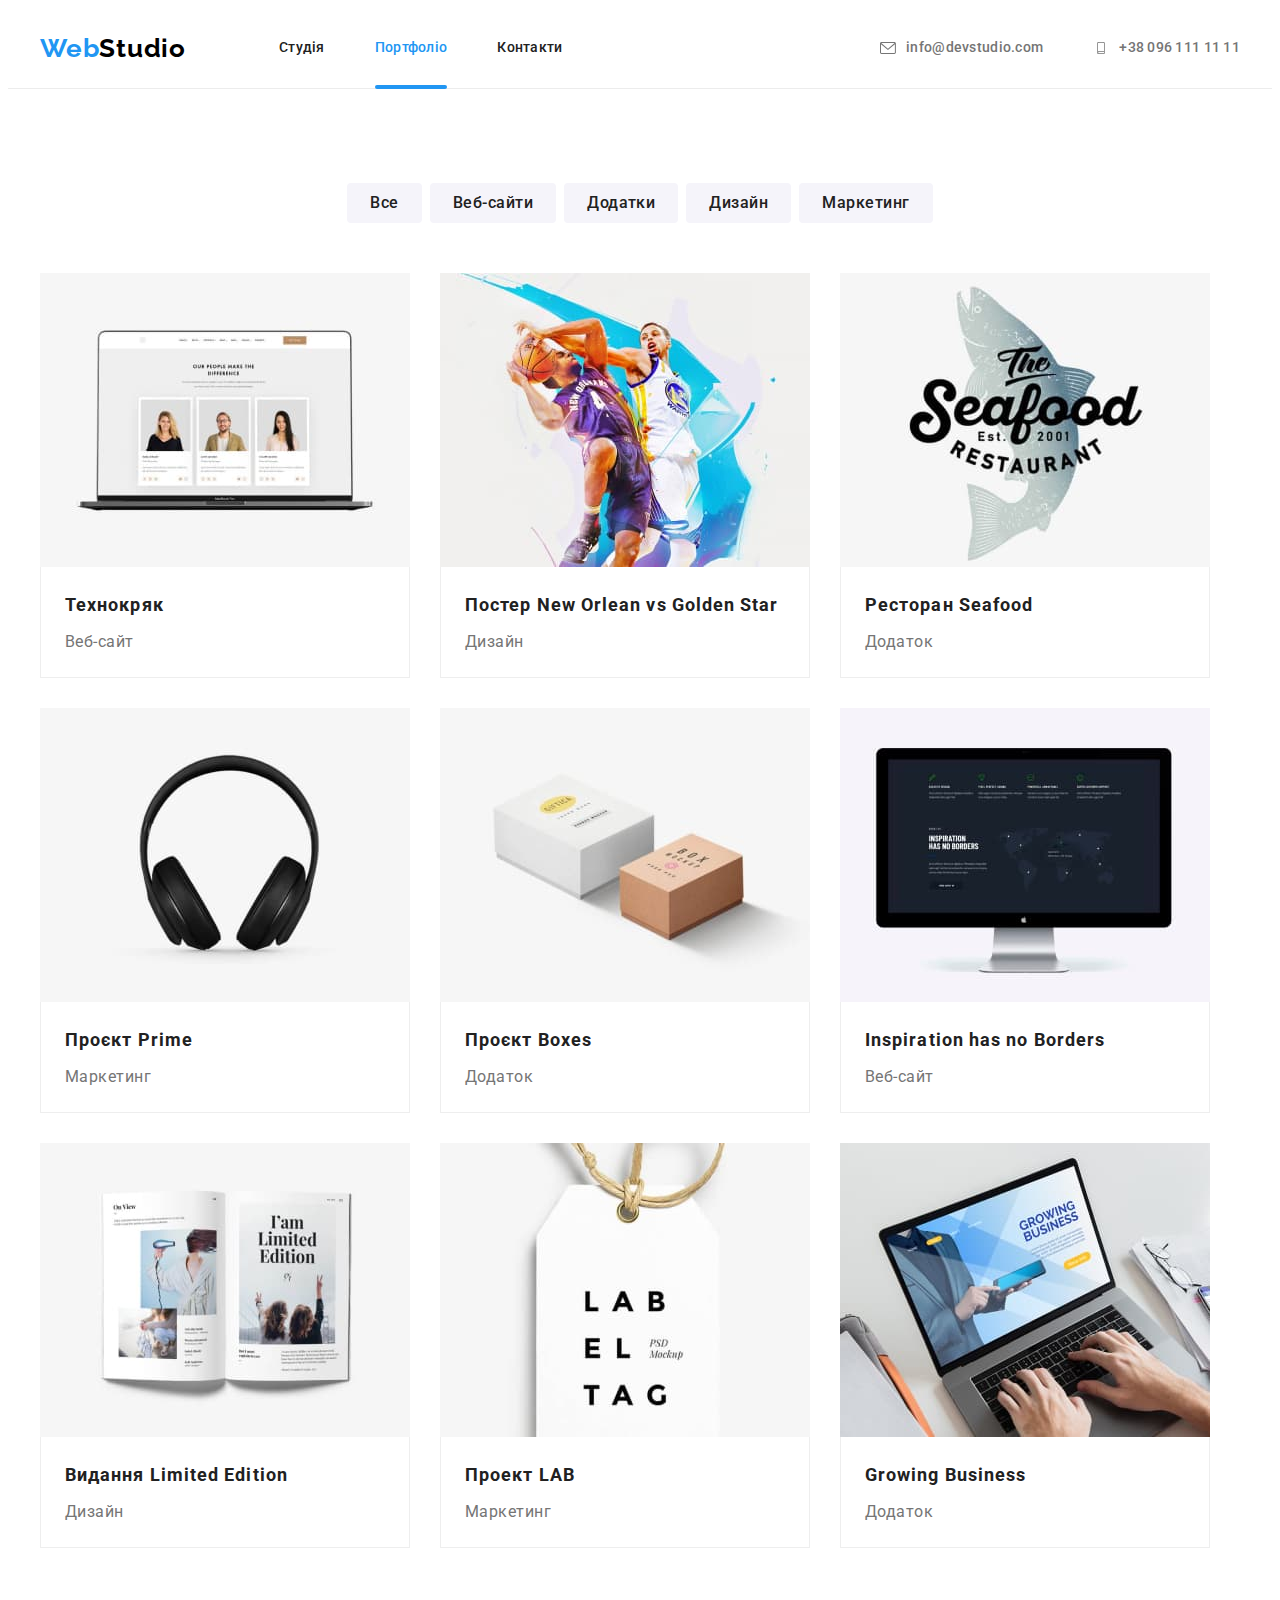
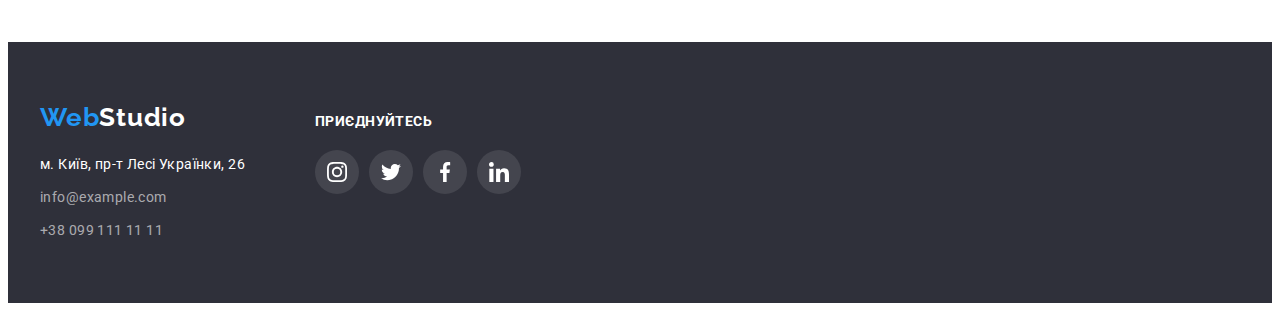
==== portfolio.html @ c932a4da "Перетягую файли з попереднього завдання" ====
<!DOCTYPE html>
<html lang="uk">
  <head>
    <meta charset="UTF-8" />
    <meta name="viewport" content="width=device-width, initial-scale=1.0" />
    <title>Document</title>
    <link rel="preconnect" href="https://fonts.googleapis.com" />
    <link rel="preconnect" href="https://fonts.gstatic.com" crossorigin />
    <link
      href="https://fonts.googleapis.com/css2?family=Raleway:wght@700&family=Roboto:wght@400;500;700;900&display=swap"
      rel="stylesheet"
    />
    <link
      rel="stylesheet"
      href="https://cdnjs.cloudflare.com/ajax/libs/modern-normalize/1.1.0/modern-normalize.min.css"
      integrity="sha512-wpPYUAdjBVSE4KJnH1VR1HeZfpl1ub8YT/NKx4PuQ5NmX2tKuGu6U/JRp5y+Y8XG2tV+wKQpNHVUX03MfMFn9Q=="
      crossorigin="anonymous"
      referrerpolicy="no-referrer"
    />
    <link rel="stylesheet" href="./css/styles.css" />
  </head>

  <body>
    <header class="header-page section">
      <div class="container">
        <nav class="header-nav main-nav">
          <a href="./index.html" class="header-logo link" lang="en"
            ><span class="accent-logo">Web</span>Studio</a
          >
          <ul class="header-list list">
            <li class="header-item">
              <a href="./index.html" class="header-link link">Студія</a>
            </li>
            <li class="header-item">
              <a href="./portfolio.html" class="header-link link active">Портфоліо</a>
            </li>
            <li class="header-item">
              <a href="" class="header-link link">Контакти</a>
            </li>
          </ul>
        </nav>

        <ul class="auth-nav list">
          <li class="auth-nav-item">
            <a href="mailto:info@devstudio.com" class="auth-nav-link link">
              <svg class="button-icon" width="16px" height="12px">
                <use href="./img/icon-contacts.svg#icon-envelope"></use>
              </svg>
              info@devstudio.com</a
            >
          </li>
          <li class="auth-nav-item header-tel">
            <a href="tel:+380961111111" class="auth-nav-link link">
              <svg class="button-icon" width="16px" height="12px">
                <use href="./img/icon-contacts.svg#icon-smartphone"></use>
              </svg>
              +38 096 111 11 11</a
            >
          </li>
        </ul>
      </div>
    </header>

    <main>
      <section class="portfolio-page section section-body">
        <div class="container">
          <h1 class="visually-hidden">Сторінка Портфоліо</h1>

          <!--FILTER-BUTTON-->
          <ul class="portfolio-btn-list list">
            <li class="portfolio-btn-item">
              <button type="button" class="portfolio-btn btn">Все</button>
            </li>
            <li class="portfolio-btn-item">
              <button type="button" class="portfolio-btn btn">Веб-сайти</button>
            </li>
            <li class="portfolio-btn-item">
              <button type="button" class="portfolio-btn btn">Додатки</button>
            </li>
            <li class="portfolio-btn-item">
              <button type="button" class="portfolio-btn btn">Дизайн</button>
            </li>
            <li class="portfolio-btn-item">
              <button type="button" class="portfolio-btn btn">Маркетинг</button>
            </li>
          </ul>

          <!--Pictures-->
          <ul class="portfolio-list list">
            <li class="portfolio-list-item">
              <a href="" class="portfolio-list-link link">
                <div class="portfolio-top-wrap">
                  <img
                    src="./img/portfolio-1.jpg"
                    alt="Дисплей ноутбуку із зображенням сайту"
                    width="370"
                    height="294"
                  />
                  <p class="portfolio-top-text">
                    Ресурс пропонує комплексні пропозиції з різним рівнем функціоналу та сервісів.
                    Все це дозволить відвідувачу отримати вичерпні відомості про компанію чи
                    приватну особу.
                  </p>
                </div>
                <div class="portfolio-card-content">
                  <h2 class="portfolio-list-title">Технокряк</h2>
                  <p class="portfolio-list-text">Веб-сайт</p>
                </div>
              </a>
            </li>
            <li class="portfolio-list-item">
              <a href="" class="portfolio-list-link link">
                <div class="portfolio-top-wrap">
                  <img
                  src="./img/portfolio-2.jpg"
                  alt="Два гравці в баскетбол"
                  width="370"
                  height="294"
                />
                <p class="portfolio-top-text">
                  Ресурс пропонує комплексні пропозиції з різним рівнем функціоналу та сервісів. Все
                  це дозволить відвідувачу отримати вичерпні відомості про компанію чи приватну
                  особу.
                </p>
                </div>
                <div class="portfolio-card-content">
                  <h2 class="portfolio-list-title">
                    Постер <span lang="en">New Orlean vs Golden Star</span>
                  </h2>
                  <p class="portfolio-list-text">Дизайн</p>
                </div>
              </a>
            </li>
            <li class="portfolio-list-item">
              <a href="" class="portfolio-list-link link">
                <div class="portfolio-top-wrap">
                  <img
                  src="./img/portfolio-3.jpg"
                  alt="Емблема ресторану Seafood"
                  width="370"
                  hight="294"
                />
                <p class="portfolio-top-text">
                  Ресурс пропонує комплексні пропозиції з різним рівнем функціоналу та сервісів. Все
                  це дозволить відвідувачу отримати вичерпні відомості про компанію чи приватну
                  особу.
                </p>
                </div>
                <div class="portfolio-card-content">
                  <h2 class="portfolio-list-title">Ресторан <span lang="en">Seafood</span></h2>
                  <p class="portfolio-list-text">Додаток</p>
                </div>
              </a>
            </li>
            <li class="portfolio-list-item">
              <a href="" class="portfolio-list-link link">
                <div class="portfolio-top-wrap"><img src="./img/portfolio-4.jpg" alt="Навушники" width="370" height="294" />
                <p class="portfolio-top-text">
                  Ресурс пропонує комплексні пропозиції з різним рівнем функціоналу та сервісів. Все
                  це дозволить відвідувачу отримати вичерпні відомості про компанію чи приватну
                  особу.
                </p></div>
                <div class="portfolio-card-content">
                  <h2 class="portfolio-list-title">Проєкт <span lang="en">Prime</span></h2>
                  <p class="portfolio-list-text">Маркетинг</p>
                </div>
              </a>
            </li>
            <li class="portfolio-list-item">
              <a href="" class="portfolio-list-link link">
                <div class="portfolio-top-wrap">
                   <img src="./img/portfolio-5.jpg" alt="Дві коробки" width="370" height="294" />
                <p class="portfolio-top-text">
                  Ресурс пропонує комплексні пропозиції з різним рівнем функціоналу та сервісів. Все
                  це дозволить відвідувачу отримати вичерпні відомості про компанію чи приватну
                  особу.
                </p>
                </div>
                <div class="portfolio-card-content">
                  <h2 class="portfolio-list-title">Проєкт <span lang="en">Boxes</span></h2>
                  <p class="portfolio-list-text">Додаток</p>
                </div>
              </a>
            </li>
            <li class="portfolio-list-item">
              <a href="" class="portfolio-list-link link">
                <div class="portfolio-top-wrap">
                   <img
                  src="./img/portfolio-6.jpg"
                  alt="Монітор компєютера"
                  width="370"
                  height="294"
                />
                <p class="portfolio-top-text">
                  Ресурс пропонує комплексні пропозиції з різним рівнем функціоналу та сервісів. Все
                  це дозволить відвідувачу отримати вичерпні відомості про компанію чи приватну
                  особу.
                </p>
                </div>
                <div class="portfolio-card-content">
                  <h2 class="portfolio-list-title" lang="en">Inspiration has no Borders</h2>
                  <p class="portfolio-list-text">Веб-сайт</p>
                </div>
              </a>
            </li>
            <li class="portfolio-list-item">
              <div class="portfolio-top-wrap">
                <a href="" class="portfolio-list-link link">
                <img src="./img/portfolio-7.jpg" alt="Журнал" width="370" height="294" />
                <p class="portfolio-top-text">
                  Ресурс пропонує комплексні пропозиції з різним рівнем функціоналу та сервісів. Все
                  це дозволить відвідувачу отримати вичерпні відомості про компанію чи приватну
                  особу.
                </p>
              </div>
                <div class="portfolio-card-content">
                  <h2 class="portfolio-list-title">
                    Видання <span lang="en">Limited Edition</span>
                  </h2>
                  <p class="portfolio-list-text">Дизайн</p>
                </div>
              </a>
            </li>
            <li class="portfolio-list-item">
              <a href="" class="portfolio-list-link link">
                <div class="portfolio-top-wrap">
                  <img
                    src="./img/portfolio-8.jpg"
                    alt="Бірка з написом psd Mockup LAB"
                    width="370"
                    height="294"
                  />
                  <p class="portfolio-top-text">
                    Ресурс пропонує комплексні пропозиції з різним рівнем функціоналу та сервісів.
                    Все це дозволить відвідувачу отримати вичерпні відомості про компанію чи
                    приватну особу.
                  </p>
                </div>
                <div class="portfolio-card-content">
                  <h2 class="portfolio-list-title">Проект <span lang="en">LAB</span></h2>
                  <p class="portfolio-list-text">Маркетинг</p>
                </div>
              </a>
            </li>
            <li class="portfolio-list-item">
              <a href="" class="portfolio-list-link link">
                <div class="portfolio-top-wrap">
                  <img
                    src="./img/portfolio-9.jpg"
                    alt="Руки людини, що працює за ноутбуком"
                    width="370"
                  />
                  <p class="portfolio-top-text">
                    Ресурс пропонує комплексні пропозиції з різним рівнем функціоналу та сервісів.
                    Все це дозволить відвідувачу отримати вичерпні відомості про компанію чи
                    приватну особу.
                  </p>
                </div>
                <div class="portfolio-card-content">
                  <h2 class="portfolio-list-title" lang="en">Growing Business</h2>
                  <p class="portfolio-list-text">Додаток</p>
                </div>
              </a>
            </li>
          </ul>
        </div>
      </section>
    </main>

    <footer class="footer section">
      <div class="container">
        <div class="footer-contacts">
          <a href="./index.html" class="footer-logo link" lang="en"
            ><span class="accent-logo">Web</span>Studio</a
          >
          <address>
            <p class="address-text">м. Київ, пр-т Лесі Українки, 26</p>
            <ul class="address-list list">
              <li class="footer-item">
                <a href="mailto:info@example.com" class="address-mail-link link"
                  >info@example.com</a
                >
              </li>
              <li>
                <a href="tel:+380991111111" class="address-tel-link link">+38 099 111 11 11</a>
              </li>
            </ul>
          </address>
        </div>
        <div class="footer-soc">
          <b class="footer-soc-agitation">приєднуйтесь</b>
          <ul class="footer-soc-list list">
            <li class="footer-soc-item">
              <a href="" class="footer-soc-link link">
                <svg class="footer-soc-icon" width="20" height="20">
                  <use href="./img/icon-footer-soc.svg#icon-instagram"></use>
                </svg>
              </a>
            </li>
            <li>
              <a href="" class="footer-soc-link link">
                <svg class="footer-soc-icon" width="20" height="20">
                  <use href="./img/icon-footer-soc.svg#icon-twitter"></use>
                </svg>
              </a>
            </li>
            <li>
              <a href="" class="footer-soc-link link">
                <svg class="footer-soc-icon" width="20" height="20">
                  <use href="./img/icon-footer-soc.svg#icon-facebook"></use>
                </svg>
              </a>
            </li>
            <li>
              <a href="" class="footer-soc-link link">
                <svg class="footer-soc-icon" width="20" height="20">
                  <use href="./img/icon-footer-soc.svg#icon-linkedin"></use>
                </svg>
              </a>
            </li>
          </ul>
        </div>
      </div>
    </footer>
  </body>
</html>
---- css/styles.css ----
/*Фон
фон шапки   #FFFFFF;
Hero   #2F303A;
button   #2196F3;
фон Наша команда    #F5F4FA;
футер   #2F303A;
*/

/*Текст
логотип   #2196F3;
логотип   #000000
Hero h1 + button + footer p   #FFFFFF;
nav+ h2 + h3   #212121;
tel + p   #757575;
footer mail + tel   rgba(255, 255, 255, 0.6);
*/

:root {
  --primary-text-color: #757575;
  --primary-white-color: #ffffff;
  --accent-color: #2196f3;
  --hero-footer-color: #2f303a;
  --title-color: #212121;
  --adv-workarea-color: #f5f5f5;
  --typical-letter-spacing: 0.03em;
  --main-gap: 30px;
}

p,
h1,
h2,
h3,
h4,
h5,
h6 {
  margin: 0;
}
ul {
  margin: 0;
  padding-left: 0;
}
address {
  font-style: normal;
}
img {
  display: block;
  min-width: 100%;
  height: auto;
}
body {
  color: var(--primary-text-color);
  font-family: 'Roboto', sans-serif;
}
.list {
  list-style: none;
}
.link {
  text-decoration: none;
  display: block;
}
.soc-link {
  text-decoration: none;
  display: block;
}
.link:hover,
.link:focus {
  color: var(--accent-color);
  fill: var(--accent-color);
}
.btn {
  cursor: pointer;
  display: block;
}
.btn:hover,
.btn:focus {
  background-color: #188ce8;
  color: #ffffff;
}
.container {
  width: 1200px;
  padding-left: 15px;
  padding-right: 15px;
  margin-left: auto;
  margin-right: auto;
  /*outline: 2px solid red;*/
}
.section {
  margin-right: auto;
  margin-left: auto;
}
.section-body {
  padding-top: 94px;
  padding-bottom: 94px;
}

/*-----------HEADER------------*/

.header-page {
  border-bottom: 1px solid #ececec;
}
.header-page .container {
  display: flex;
  align-items: center;
}
.header-nav,
.header-list,
.auth-nav {
  display: flex;
  align-items: center;
}
.header-list {
  column-gap: 50px;
}
.header-logo {
  font-family: 'Raleway', sans-serif;
  font-weight: 700;
  font-size: 26px;
  line-height: 1.19;
  letter-spacing: var(--typical-letter-spacing);
  margin-right: 93px;
  color: #000000;
  transition: color 250ms cubic-bezier(0.4, 0, 0.2, 1);
}
.accent-logo {
  color: var(--accent-color);
}
.header-link,
.auth-nav-link {
  font-weight: 500;
  font-size: 14px;
  line-height: 1.14;
  letter-spacing: 0.02em;
  padding-top: 32px;
  padding-bottom: 32px;
}
.header-link {
  color: var(--title-color);
  transition: color 250ms cubic-bezier(0.4, 0, 0.2, 1);
}

.auth-nav {
  margin-left: auto;
  gap: 50px;
}
.auth-nav-link {
  display: flex;
  align-items: center;
  gap: 10px;
  color: var(--primary-text-color);
  fill: var(--primary-text-color);
  transition: fill 250ms cubic-bezier(0.4, 0, 0.2, 1), color 250ms cubic-bezier(0.4, 0, 0.2, 1);
}
.header-item .active {
  color: var(--accent-color);
}
.header-item {
  position: relative;
}
.active::after {
  content: '';
  position: absolute;
  display: block;
  width: 100%;
  height: 4px;
  bottom: -1px;
  left: 0;
  background-color: var(--accent-color);
  border: none;
  border-radius: 2px;
}

/*-----------HERO------------*/

.hero {
  padding-top: 200px;
  padding-bottom: 200px;
  width: 1600px;
  background-color: #c4c4c4;
  background-image: linear-gradient(rgba(47, 48, 58, 0.4), rgba(47, 48, 58, 0.4)),
    url(../img/hero-bg.jpg);
  background-repeat: no-repeat;
}
.hero-main-title {
  color: #ffffff;
  font-weight: 900;
  font-size: 44px;
  line-height: 1.36;
  letter-spacing: 0.06em;
  text-transform: uppercase;
  text-align: center;
  max-width: 696px;
  margin-right: auto;
  margin-left: auto;
  margin-bottom: 30px;
}
.hero-btn {
  min-width: 216px;
  padding: 10px 32px;
  border: 1px solid transparent;
  border-radius: 4px;
  margin: 0 auto;
  font-weight: 700;
  font-size: 16px;
  line-height: 1.88;
  letter-spacing: 0.06em;
  background-color: var(--accent-color);
  color: #ffffff;
  transition: background-color 250ms cubic-bezier(0.4, 0, 0.2, 1),
    color 250ms cubic-bezier(0.4, 0, 0.2, 1);
}

/*-----------ADVANTAGES------------*/

.advantages {
  padding-bottom: 0;
}
.visually-hidden {
  position: absolute;
  white-space: nowrap;
  width: 1px;
  height: 1px;
  overflow: hidden;
  border: 0;
  padding: 0;
  clip: rect(0 0 0 0);
  clip-path: inset(50%);
  margin: -1px;
}
.advantages-list {
  display: flex;
  gap: var(--main-gap);
}
.advantages-item {
  width: calc((100%-90) / 4);
}
.thumb {
  display: flex;
  justify-content: center;
  align-items: center;
  height: 120px;
  margin-bottom: 30px;
  background-color: #f5f4fa;
}
.advantages-title,
.workarea-title-section,
.team-title-section {
  color: var(--title-color);
  font-weight: 700;
  letter-spacing: var(--typical-letter-spacing);
}
.advantages-title {
  font-size: 14px;
  line-height: 1.14;
  text-transform: uppercase;
  margin-bottom: 10px;
}
.advantages-text {
  font-size: 14px;
  line-height: 1.71;
  letter-spacing: var(--typical-letter-spacing);
}

/*-----------WORKAREA------------*/

.workarea-title-section {
  font-size: 36px;
  line-height: 1.17;
  text-align: center;
  margin-bottom: 50px;
}
.workarea-list {
  display: flex;
  gap: var(--main-gap);
}
.workarea-item {
  position: relative;
  flex-basis: calc((100%-60) / 3);
}
.workarea-text {
  position: absolute;
  bottom: 0;
  left: 0;

  display: block;
  padding-top: 27px;
  padding-bottom: 27px;
  width: 100%;

  background-color: rgba(47, 48, 58, 0.8);
  color: var(--primary-white-color);
  font-weight: 700;
  font-size: 14px;
  line-height: 1.14;
  text-align: center;
  letter-spacing: var(--typical-letter-spacing);
  text-transform: uppercase;
}

/*-----------TEAM------------*/
.team {
  background-color: #f5f4fa;
}

.team-title-section {
  font-size: 36px;
  line-height: 1.17;
  text-align: center;
  margin-bottom: 50px;
}
.team-list {
  display: flex;
  gap: var(--main-gap);
}
.team-item {
  width: calc((100%-90) / 4);
  box-shadow: 0px 1px 3px rgba(0, 0, 0, 0.12), 0px 1px 1px rgba(0, 0, 0, 0.14),
    0px 2px 1px rgba(0, 0, 0, 0.2);
}
.team-img {
  background-color: #757575;
}
.team-content {
  padding-top: 30px;
  padding-bottom: 30px;
  padding-right: 10px;
  padding-left: 10px;
  background-color: #fff;
  border-radius: 0px 0px 4px 4px;
}
.team-title {
  color: var(--title-color);
  font-weight: 500;
  font-size: 16px;
  line-height: 1.19;
  text-align: center;
  letter-spacing: var(--typical-letter-spacing);
  margin-bottom: 10px;
}
.team-text {
  font-size: 16px;
  line-height: 1.19;
  text-align: center;
  letter-spacing: var(--typical-letter-spacing);
  margin-bottom: 16px;
}
.team-soc {
  display: flex;
  justify-content: center;
  gap: 10px;
}
.team-soc-link {
  display: flex;
  align-items: center;
  justify-content: center;
  width: 44px;
  height: 44px;
  border-radius: 50%;
  background-color: #ffffff;
  transition: background-color 250ms cubic-bezier(0.4, 0, 0.2, 1);
}
.team-soc-icon {
  fill: #afb1b8;
  transition: fill 250ms cubic-bezier(0.4, 0, 0.2, 1);
}
.team-soc-link:hover,
.team-soc-link:focus {
  background-color: var(--accent-color);
}
.team-soc-link:hover .team-soc-icon,
.team-soc-link:focus .team-soc-icon {
  fill: #ffffff;
}

/*-----------Clients------------*/
.clients-title {
  font-weight: 700;
  font-size: 36px;
  line-height: 1.17;
  text-align: center;
  letter-spacing: var(--typical-letter-spacing);
  color: var(--title-color);
  margin-bottom: 50px;
}
.clients-list {
  display: flex;
  gap: var(--main-gap);
}
.clients-item {
  width: calc((100%-150) / 6);
}
.clients-link {
  height: 92px;
  border: 1px solid #afb1b8;
  border-radius: 4px;
  display: flex;
  justify-content: center;
  align-items: center;
  background-color: transparent;
  fill: #afb1b8;
  transition: fill 250ms cubic-bezier(0.4, 0, 0.2, 1),
    border-color 250ms cubic-bezier(0.4, 0, 0.2, 1);
}
.clients-link:hover,
.clients-link:focus {
  border: 1px solid var(--accent-color);
  fill: var(--accent-color);
}

/*-----------Footer------------*/

.footer {
  color: var(--primary-white-color);
  background-color: var(--hero-footer-color);
  padding-top: 60px;
  padding-bottom: 60px;
}
.footer .container {
  display: flex;
  align-items: baseline;
}
.footer-contacts {
  margin-right: 70px;
}
.footer-logo {
  color: var(--primary-white-color);
  font-family: 'Raleway', sans-serif;
  font-weight: 700;
  font-size: 26px;
  line-height: 1.19;
  letter-spacing: var(--typical-letter-spacing);
  margin-bottom: 20px;
  transition: color 250ms cubic-bezier(0.4, 0, 0.2, 1);
}
.address-mail-link,
.address-tel-link {
  color: rgba(255, 255, 255, 0.6);
  transition: color 250ms cubic-bezier(0.4, 0, 0.2, 1);
}
.address-text {
  margin-bottom: 9px;
}
.address-text,
.address-mail-link,
.address-tel-link {
  font-family: 'Roboto', sans-serif;
  font-size: 14px;
  line-height: 1.71;
  letter-spacing: var(--typical-letter-spacing);
}
.footer-item {
  margin-bottom: 9px;
}
/*.footer-soc {
  margin-right: 93px;
}*/
.footer-soc-agitation {
  display: inline-block;
  margin-bottom: 20px;
  color: var(--primary-white-color);
  font-weight: 700;
  font-size: 14px;
  line-height: 1.14;
  letter-spacing: var(--typical-letter-spacing);
  text-transform: uppercase;
}
.footer-soc-list {
  display: flex;
  gap: 10px;
}
.footer-soc-link {
  display: flex;
  justify-content: center;
  align-items: center;
  width: 44px;
  height: 44px;
  border-radius: 50%;
  background-color: rgba(255, 255, 255, 0.1);
  transition: background-color 250ms cubic-bezier(0.4, 0, 0.2, 1);
}
.footer-soc-icon {
  fill: var(--primary-white-color);
  transition: fill 250ms cubic-bezier(0.4, 0, 0.2, 1);
}
.footer-soc-link:hover,
.footer-soc-link:focus {
  background-color: var(--accent-color);
}
.footer-soc-link:hover .footer-soc-icon,
.footer-soc-link:focus .footer-soc-icon {
  fill: var(--primary-white-color);
}

.footer-subscription {
  margin-left: auto;
}
.subscription-text {
  display: inline-block;
  margin-bottom: 20px;
  font-weight: 700;
  font-size: 14px;
  line-height: 1.14;
  letter-spacing: var(--typical-letter-spacing);
  text-transform: uppercase;
  color: var(--primary-white-color);
}
.subscription-form {
  display: flex;
}
.subscription-input {
  min-width: 358px;
  height: 50px;
  background-color: transparent;
  color: rgba(255, 255, 255, 0.6);
  border: 1px solid rgba(255, 255, 255, 0.3);
  filter: drop-shadow(0px 4px 4px rgba(0, 0, 0, 0.15));
  border-radius: 4px;
  padding: 15px 16px;
  margin-right: 12px;
  transition: outline-color 250ms cubic-bezier(0.4, 0, 0.2, 1);
}
.subscription-input:focus {
  outline-color: var(--accent-color);
}
.subscription-input::placeholder {
  font-size: 16px;
  line-height: 1.25;
  align-items: center;
  letter-spacing: var(--typical-letter-spacing);

  color: rgba(255, 255, 255, 0.6);
}
.subscription-btn {
  display: flex;
  align-items: center;
  min-width: 200px;
  height: 50px;
  padding: 10px 28px;
  background-color: var(--accent-color);
  box-shadow: 0px 4px 4px rgba(0, 0, 0, 0.15);
  border-radius: 4px;
  border: 1px solid transparent;
  color: var(--primary-white-color);
  transition: color 250ms cubic-bezier(0.4, 0, 0.2, 1),
    background-color 250ms cubic-bezier(0.4, 0, 0.2, 1);
}
.icon-send {
  margin-left: 10px;
  fill: var(--primary-white-color);
}

/*------------Modal--------------*/
.backdrop {
  position: fixed;
  top: 0;
  left: 0;
  width: 100%;
  height: 100%;
  background-color: rgba(0, 0, 0, 0.2);
  opacity: 1;
  transition: opacity 500ms cubic-bezier(0.4, 0, 0.2, 1),
    visibility 500ms cubic-bezier(0.4, 0, 0.2, 1);
}
.modal {
  position: absolute;
  width: 528px;
  min-height: 581px;
  top: 50%;
  left: 50%;
  transform: translate(-50%, -50%) scale(1);
  transition: transform 500ms cubic-bezier(0.4, 0, 0.2, 1);

  background: #ffffff;
  box-shadow: 0px 1px 3px rgba(0, 0, 0, 0.12), 0px 1px 1px rgba(0, 0, 0, 0.14),
    0px 2px 1px rgba(0, 0, 0, 0.2);
  border-radius: 4px;

  padding: 40px;
}
.modal-close {
  position: absolute;
  right: 8px;
  top: 8px;
  width: 30px;
  height: 30px;
  border: 1px solid rgba(0, 0, 0, 0.1);
  border-radius: 50%;
  background-color: transparent;

  cursor: pointer;
  display: flex;
  justify-content: center;
  align-items: center;
}
.modal-close-icon {
  fill: #000000;
  transition: fill 250ms cubic-bezier(0.4, 0, 0.2, 1);
}
.modal-close:hover .modal-close-icon,
.modal-close:focus .modal-close-icon {
  fill: var(--accent-color);
}

.backdrop.is-hidden {
  opacity: 0;
  visibility: hidden;
  pointer-events: none;
}

.backdrop.is-hidden .modal {
  transform: translate(-50%, -50%) scale(1.1);
}
.modal-title {
  margin-bottom: 12px;
  font-weight: 700;
  font-size: 20px;
  line-height: 1.15;
  text-align: center;
  letter-spacing: var(--typical-letter-spacing);
  color: var(--title-color);
}
.input-field {
  position: relative;
  margin-bottom: 10px;
}
.input-label {
  display: block;
  margin-bottom: 4px;
  font-size: 12px;
  line-height: 1.16;
  letter-spacing: 0.01em;
  color: var(--primary-text-color);
}
.form-input {
  width: 100%;
  height: 40px;
  border: 1px solid rgba(33, 33, 33, 0.2);
  border-radius: 4px;
  padding-left: 42px;
  padding-right: 12px;
  transition: outline-color 250ms cubic-bezier(0.4, 0, 0.2, 1);
}
.form-input:focus {
  outline-color: var(--accent-color);
}
.form-input::placeholder,
.comment-text {
  font-size: 12px;
  line-height: 1.17;
  letter-spacing: 0.01em;
  color: rgba(117, 117, 117, 0.5);
}
.comment-text {
  padding: 12px 16px;
  width: 100%;
  height: 120px;
  border: 1px solid rgba(33, 33, 33, 0.2);
  border-radius: 4px;
  resize: none;
}
.field-comment {
  margin-bottom: 19px;
}
.modal-contacts-icon {
  position: absolute;
  top: 50%;
  left: 12px;
  /*transform: translateY(-50%);*/
  transition: fill 250ms cubic-bezier(0.4, 0, 0.2, 1);
}
.form-input:focus + .modal-contacts-icon {
  fill: var(--accent-color);
}
.field-check {
  display: flex;
  justify-content: center;
  align-items: center;
  margin-bottom: 29px;
}
.check-text {
  display: flex;
  align-items: center;
  margin-right: 5px;
}
.check-text span {
  display: flex;
  justify-content: center;
  align-items: center;
  margin-right: 5px;
  font-size: 14px;
  line-height: 1.71;
  letter-spacing: var(--typical-letter-spacing);
  color: var(--primary-text-color);
  width: 16px;
  height: 15px;
  border: 2px solid var(--title-color);
  border-radius: 3px;
  transition: border-color 250ms cubic-bezier(0.4, 0, 0.2, 1),
    background-color 250ms cubic-bezier(0.4, 0, 0.2, 1);
}
.icon-check {
  fill: transparent;
  transition: fill 250ms cubic-bezier(0.4, 0, 0.2, 1);
}
.input-check:checked + .check-text span {
  background-color: var(--accent-color);
  border-color: var(--accent-color);
}
.input-check:checked + .check-text .icon-check {
  fill: #ffffff;
}
.input-check:focus + .check-text span {
  border-color: var(--accent-color);
}
.check-link {
  color: var(--accent-color);
  font-size: 14px;
  line-height: 1.71;
  letter-spacing: var(--typical-letter-spacing);
}
/*.check-text::before {
  content: '';
  width: 16px;
  height: 15px;
  border: 2px solid var(--title-color);
  border-radius: 3px;
  margin-right: 5px;
  transition: color 250ms cubic-bezier(0.4, 0, 0.2, 1),
    background-image 250ms cubic-bezier(0.4, 0, 0.2, 1);
}
.check-link {
  color: var(--accent-color);
}
.input-check:checked + .check-text::before {
  background-color: var(--accent-color);
  background-image: url(../img/icon-check.svg);
  border: none;
  background-repeat: no-repeat;
  background-position: center;
}*/

.submit-btn {
  margin: 0 auto;

  height: 50px;
  min-width: 200px;
  padding: 10px 52px;
  background-color: var(--accent-color);
  box-shadow: 0px 4px 4px rgba(0, 0, 0, 0.15);
  border-radius: 4px;
  border: 1px solid transparent;

  font-family: 'Roboto', sans-serif;
  font-style: normal;
  font-weight: 700;
  font-size: 16px;
  line-height: 1.88;
  letter-spacing: 0.06em;
  color: var(--primary-white-color);

  transition: background-color 250ms cubic-bezier(0.4, 0, 0.2, 1),
    color 250ms cubic-bezier(0.4, 0, 0.2, 1);
}

/*------------PORTFOLIO--------------*/
/*----------FILTER-BUTTON------------*/
.portfolio-page {
  font-family: 'Roboto', sans-serif;
}
.portfolio-btn-list {
  display: flex;
  gap: 8px;
  justify-content: center;
  margin-bottom: 50px;
}
.portfolio-btn,
.portfolio-list-item,
.portfolio-list-text {
  font-family: 'Roboto', sans-serif;
}
.portfolio-btn {
  font-weight: 500;
  font-size: 16px;
  line-height: 1.62;
  letter-spacing: var(--typical-letter-spacing);
  border-radius: 4px;
  border: 1px solid transparent;
  min-width: 73px;
  padding: 6px 22px;
  color: var(--title-color);
  background: #f5f4fa;
  transition: background-color 250ms cubic-bezier(0.4, 0, 0.2, 1),
    color 250ms cubic-bezier(0.4, 0, 0.2, 1), box-shadow 250ms cubic-bezier(0.4, 0, 0.2, 1);
}
.portfolio-btn:hover,
.portfolio-btn:focus {
  box-shadow: 0px 3px 1px rgba(0, 0, 0, 0.1), 0px 1px 2px rgba(0, 0, 0, 0.08),
    0px 2px 2px rgba(0, 0, 0, 0.12);
}

/*----------Pictures------------*/
.portfolio-list {
  display: flex;
  flex-wrap: wrap;
  gap: var(--main-gap);
}
.portfolio-list-item {
  flex-basis: calc((100%-90) / 4);
}
.portfolio-top-wrap {
  position: relative;
  overflow: hidden;
}
.portfolio-top-text {
  display: inline-block;
  padding: 63px 24px;
  position: absolute;
  top: 0;
  left: 0;
  width: 100%;
  height: 100%;
  transform: translateY(100%);
  transition: transform 250ms cubic-bezier(0.4, 0, 0.2, 1);
  background-color: rgba(33, 150, 243, 0.9);
  color: #ffffff;
  font-size: 18px;
  line-height: 1.56;
  letter-spacing: var(--typical-letter-spacing);
}
.portfolio-list-link {
  transition: box-shadow 250ms cubic-bezier(0.4, 0, 0.2, 1);
}
.portfolio-list-link:hover {
  box-shadow: 0px 1px 1px rgba(0, 0, 0, 0.12), 0px 4px 4px rgba(0, 0, 0, 0.06),
    1px 4px 6px rgba(0, 0, 0, 0.16);
}

.portfolio-list-item:hover .portfolio-top-text {
  transform: translateY(0);
}
.portfolio-card-content {
  padding: 20px 24px;
  border-bottom: 1px solid #eeeeee;
  border-right: 1px solid #eeeeee;
  border-left: 1px solid #eeeeee;
}
.portfolio-list-title {
  color: #212121;
  font-weight: 700;
  font-size: 18px;
  line-height: 2;
  letter-spacing: 0.06em;
  margin-bottom: 4px;
}
.portfolio-list-text {
  color: var(--primary-text-color);
  font-style: normal;
  font-size: 16px;
  line-height: 1.88;
  letter-spacing: var(--typical-letter-spacing);
}
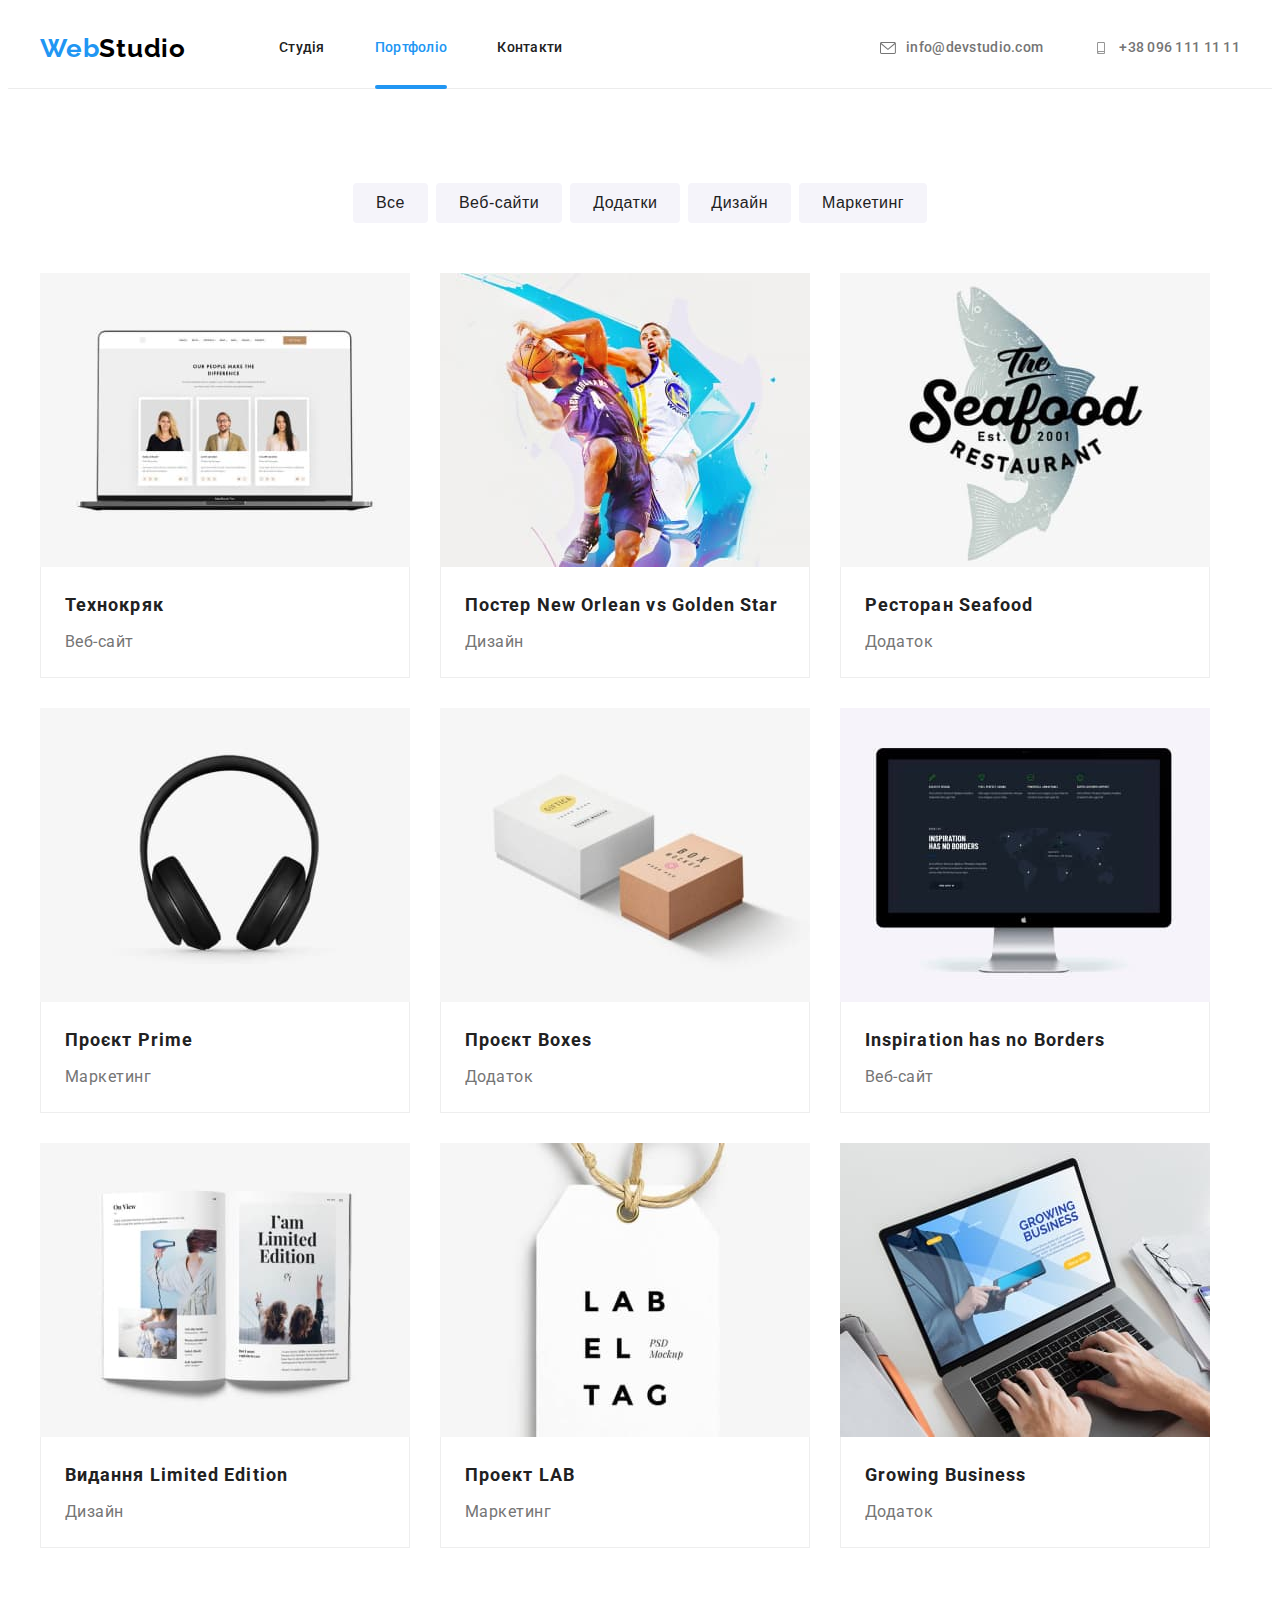
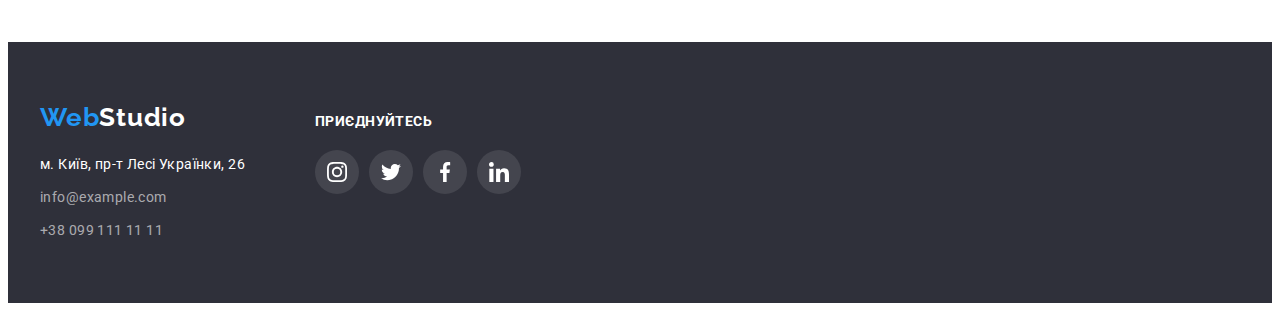
==== commit e3ff2975: "Update buttons in styles.css" ====
--- a/portfolio.html
+++ b/portfolio.html
@@ -69,19 +69,19 @@
           <!--FILTER-BUTTON-->
           <ul class="portfolio-btn-list list">
             <li class="portfolio-btn-item">
-              <button type="button" class="portfolio-btn btn">Все</button>
-            </li>
-            <li class="portfolio-btn-item">
-              <button type="button" class="portfolio-btn btn">Веб-сайти</button>
-            </li>
-            <li class="portfolio-btn-item">
-              <button type="button" class="portfolio-btn btn">Додатки</button>
-            </li>
-            <li class="portfolio-btn-item">
-              <button type="button" class="portfolio-btn btn">Дизайн</button>
-            </li>
-            <li class="portfolio-btn-item">
-              <button type="button" class="portfolio-btn btn">Маркетинг</button>
+              <button type="button" class="portfolio-btn">Все</button>
+            </li>
+            <li class="portfolio-btn-item">
+              <button type="button" class="portfolio-btn">Веб-сайти</button>
+            </li>
+            <li class="portfolio-btn-item">
+              <button type="button" class="portfolio-btn">Додатки</button>
+            </li>
+            <li class="portfolio-btn-item">
+              <button type="button" class="portfolio-btn">Дизайн</button>
+            </li>
+            <li class="portfolio-btn-item">
+              <button type="button" class="portfolio-btn">Маркетинг</button>
             </li>
           </ul>
 
--- a/css/styles.css
+++ b/css/styles.css
@@ -70,12 +70,28 @@
 .btn {
   cursor: pointer;
   display: block;
+  min-width: 200px;
+  height: 50px;
+  
+  font-family: inherit;
+  font-weight: 700;
+  font-size: 16px;
+  line-height: 1.88;
+  letter-spacing: 0.06em;
+
+  background-color: var(--accent-color);
+  color: var(--primary-white-color);
+  box-shadow: 0px 4px 4px rgba(0, 0, 0, 0.15);
+  border: 1px solid transparent;
+  border-radius: 4px;
+  transition: background-color 250ms cubic-bezier(0.4, 0, 0.2, 1),
+    color 250ms cubic-bezier(0.4, 0, 0.2, 1);
 }
 .btn:hover,
 .btn:focus {
   background-color: #188ce8;
   color: #ffffff;
-}
+  }
 .container {
   width: 1200px;
   padding-left: 15px;
@@ -91,6 +107,27 @@
 .section-body {
   padding-top: 94px;
   padding-bottom: 94px;
+}
+.title {
+  font-weight: 700;
+  font-size: 36px;
+  line-height: 1.17;
+  text-align: center;
+  letter-spacing: var(--typical-letter-spacing);
+
+  color: var(--title-color);
+}
+.visually-hidden {
+  position: absolute;
+  white-space: nowrap;
+  width: 1px;
+  height: 1px;
+  overflow: hidden;
+  border: 0;
+  padding: 0;
+  clip: rect(0 0 0 0);
+  clip-path: inset(50%);
+  margin: -1px;
 }
 
 /*-----------HEADER------------*/
@@ -196,35 +233,13 @@
 .hero-btn {
   min-width: 216px;
   padding: 10px 32px;
-  border: 1px solid transparent;
-  border-radius: 4px;
   margin: 0 auto;
-  font-weight: 700;
-  font-size: 16px;
-  line-height: 1.88;
-  letter-spacing: 0.06em;
-  background-color: var(--accent-color);
-  color: #ffffff;
-  transition: background-color 250ms cubic-bezier(0.4, 0, 0.2, 1),
-    color 250ms cubic-bezier(0.4, 0, 0.2, 1);
 }
 
 /*-----------ADVANTAGES------------*/
 
 .advantages {
   padding-bottom: 0;
-}
-.visually-hidden {
-  position: absolute;
-  white-space: nowrap;
-  width: 1px;
-  height: 1px;
-  overflow: hidden;
-  border: 0;
-  padding: 0;
-  clip: rect(0 0 0 0);
-  clip-path: inset(50%);
-  margin: -1px;
 }
 .advantages-list {
   display: flex;
@@ -241,17 +256,15 @@
   margin-bottom: 30px;
   background-color: #f5f4fa;
 }
-.advantages-title,
-.workarea-title-section,
-.team-title-section {
+.advantages-title-after {
   color: var(--title-color);
-  font-weight: 700;
-  letter-spacing: var(--typical-letter-spacing);
-}
-.advantages-title {
+
+  font-weight: 700;
   font-size: 14px;
   line-height: 1.14;
   text-transform: uppercase;
+  letter-spacing: var(--typical-letter-spacing);
+
   margin-bottom: 10px;
 }
 .advantages-text {
@@ -262,10 +275,7 @@
 
 /*-----------WORKAREA------------*/
 
-.workarea-title-section {
-  font-size: 36px;
-  line-height: 1.17;
-  text-align: center;
+.workarea-title {
   margin-bottom: 50px;
 }
 .workarea-list {
@@ -301,10 +311,7 @@
   background-color: #f5f4fa;
 }
 
-.team-title-section {
-  font-size: 36px;
-  line-height: 1.17;
-  text-align: center;
+.team-title {
   margin-bottom: 50px;
 }
 .team-list {
@@ -327,13 +334,15 @@
   background-color: #fff;
   border-radius: 0px 0px 4px 4px;
 }
-.team-title {
+.team-title-after {
   color: var(--title-color);
+
   font-weight: 500;
   font-size: 16px;
   line-height: 1.19;
   text-align: center;
   letter-spacing: var(--typical-letter-spacing);
+
   margin-bottom: 10px;
 }
 .team-text {
@@ -341,6 +350,7 @@
   line-height: 1.19;
   text-align: center;
   letter-spacing: var(--typical-letter-spacing);
+
   margin-bottom: 16px;
 }
 .team-soc {
@@ -352,9 +362,11 @@
   display: flex;
   align-items: center;
   justify-content: center;
+
   width: 44px;
   height: 44px;
   border-radius: 50%;
+
   background-color: #ffffff;
   transition: background-color 250ms cubic-bezier(0.4, 0, 0.2, 1);
 }
@@ -373,12 +385,6 @@
 
 /*-----------Clients------------*/
 .clients-title {
-  font-weight: 700;
-  font-size: 36px;
-  line-height: 1.17;
-  text-align: center;
-  letter-spacing: var(--typical-letter-spacing);
-  color: var(--title-color);
   margin-bottom: 50px;
 }
 .clients-list {
@@ -532,16 +538,7 @@
 .subscription-btn {
   display: flex;
   align-items: center;
-  min-width: 200px;
-  height: 50px;
   padding: 10px 28px;
-  background-color: var(--accent-color);
-  box-shadow: 0px 4px 4px rgba(0, 0, 0, 0.15);
-  border-radius: 4px;
-  border: 1px solid transparent;
-  color: var(--primary-white-color);
-  transition: color 250ms cubic-bezier(0.4, 0, 0.2, 1),
-    background-color 250ms cubic-bezier(0.4, 0, 0.2, 1);
 }
 .icon-send {
   margin-left: 10px;
@@ -740,52 +737,31 @@
 
 .submit-btn {
   margin: 0 auto;
-
-  height: 50px;
-  min-width: 200px;
   padding: 10px 52px;
-  background-color: var(--accent-color);
-  box-shadow: 0px 4px 4px rgba(0, 0, 0, 0.15);
-  border-radius: 4px;
-  border: 1px solid transparent;
-
-  font-family: 'Roboto', sans-serif;
+ 
   font-style: normal;
-  font-weight: 700;
-  font-size: 16px;
-  line-height: 1.88;
-  letter-spacing: 0.06em;
-  color: var(--primary-white-color);
-
-  transition: background-color 250ms cubic-bezier(0.4, 0, 0.2, 1),
-    color 250ms cubic-bezier(0.4, 0, 0.2, 1);
-}
+  }
 
 /*------------PORTFOLIO--------------*/
 /*----------FILTER-BUTTON------------*/
-.portfolio-page {
-  font-family: 'Roboto', sans-serif;
-}
+
 .portfolio-btn-list {
   display: flex;
   gap: 8px;
   justify-content: center;
   margin-bottom: 50px;
-}
-.portfolio-btn,
-.portfolio-list-item,
-.portfolio-list-text {
-  font-family: 'Roboto', sans-serif;
 }
 .portfolio-btn {
   font-weight: 500;
   font-size: 16px;
   line-height: 1.62;
   letter-spacing: var(--typical-letter-spacing);
+
   border-radius: 4px;
   border: 1px solid transparent;
   min-width: 73px;
   padding: 6px 22px;
+
   color: var(--title-color);
   background: #f5f4fa;
   transition: background-color 250ms cubic-bezier(0.4, 0, 0.2, 1),
@@ -793,6 +769,8 @@
 }
 .portfolio-btn:hover,
 .portfolio-btn:focus {
+  background-color: #188ce8;
+  color: #ffffff;
   box-shadow: 0px 3px 1px rgba(0, 0, 0, 0.1), 0px 1px 2px rgba(0, 0, 0, 0.08),
     0px 2px 2px rgba(0, 0, 0, 0.12);
 }
@@ -810,22 +788,29 @@
   position: relative;
   overflow: hidden;
 }
+
 .portfolio-top-text {
   display: inline-block;
   padding: 63px 24px;
   position: absolute;
   top: 0;
   left: 0;
+
   width: 100%;
   height: 100%;
   transform: translateY(100%);
   transition: transform 250ms cubic-bezier(0.4, 0, 0.2, 1);
+
   background-color: rgba(33, 150, 243, 0.9);
   color: #ffffff;
   font-size: 18px;
   line-height: 1.56;
   letter-spacing: var(--typical-letter-spacing);
 }
+.portfolio-list-item:hover .portfolio-top-text {
+  transform: translateY(0);
+}
+
 .portfolio-list-link {
   transition: box-shadow 250ms cubic-bezier(0.4, 0, 0.2, 1);
 }
@@ -834,9 +819,6 @@
     1px 4px 6px rgba(0, 0, 0, 0.16);
 }
 
-.portfolio-list-item:hover .portfolio-top-text {
-  transform: translateY(0);
-}
 .portfolio-card-content {
   padding: 20px 24px;
   border-bottom: 1px solid #eeeeee;
@@ -844,11 +826,12 @@
   border-left: 1px solid #eeeeee;
 }
 .portfolio-list-title {
-  color: #212121;
+  color: var(--title-color);
   font-weight: 700;
   font-size: 18px;
   line-height: 2;
   letter-spacing: 0.06em;
+
   margin-bottom: 4px;
 }
 .portfolio-list-text {
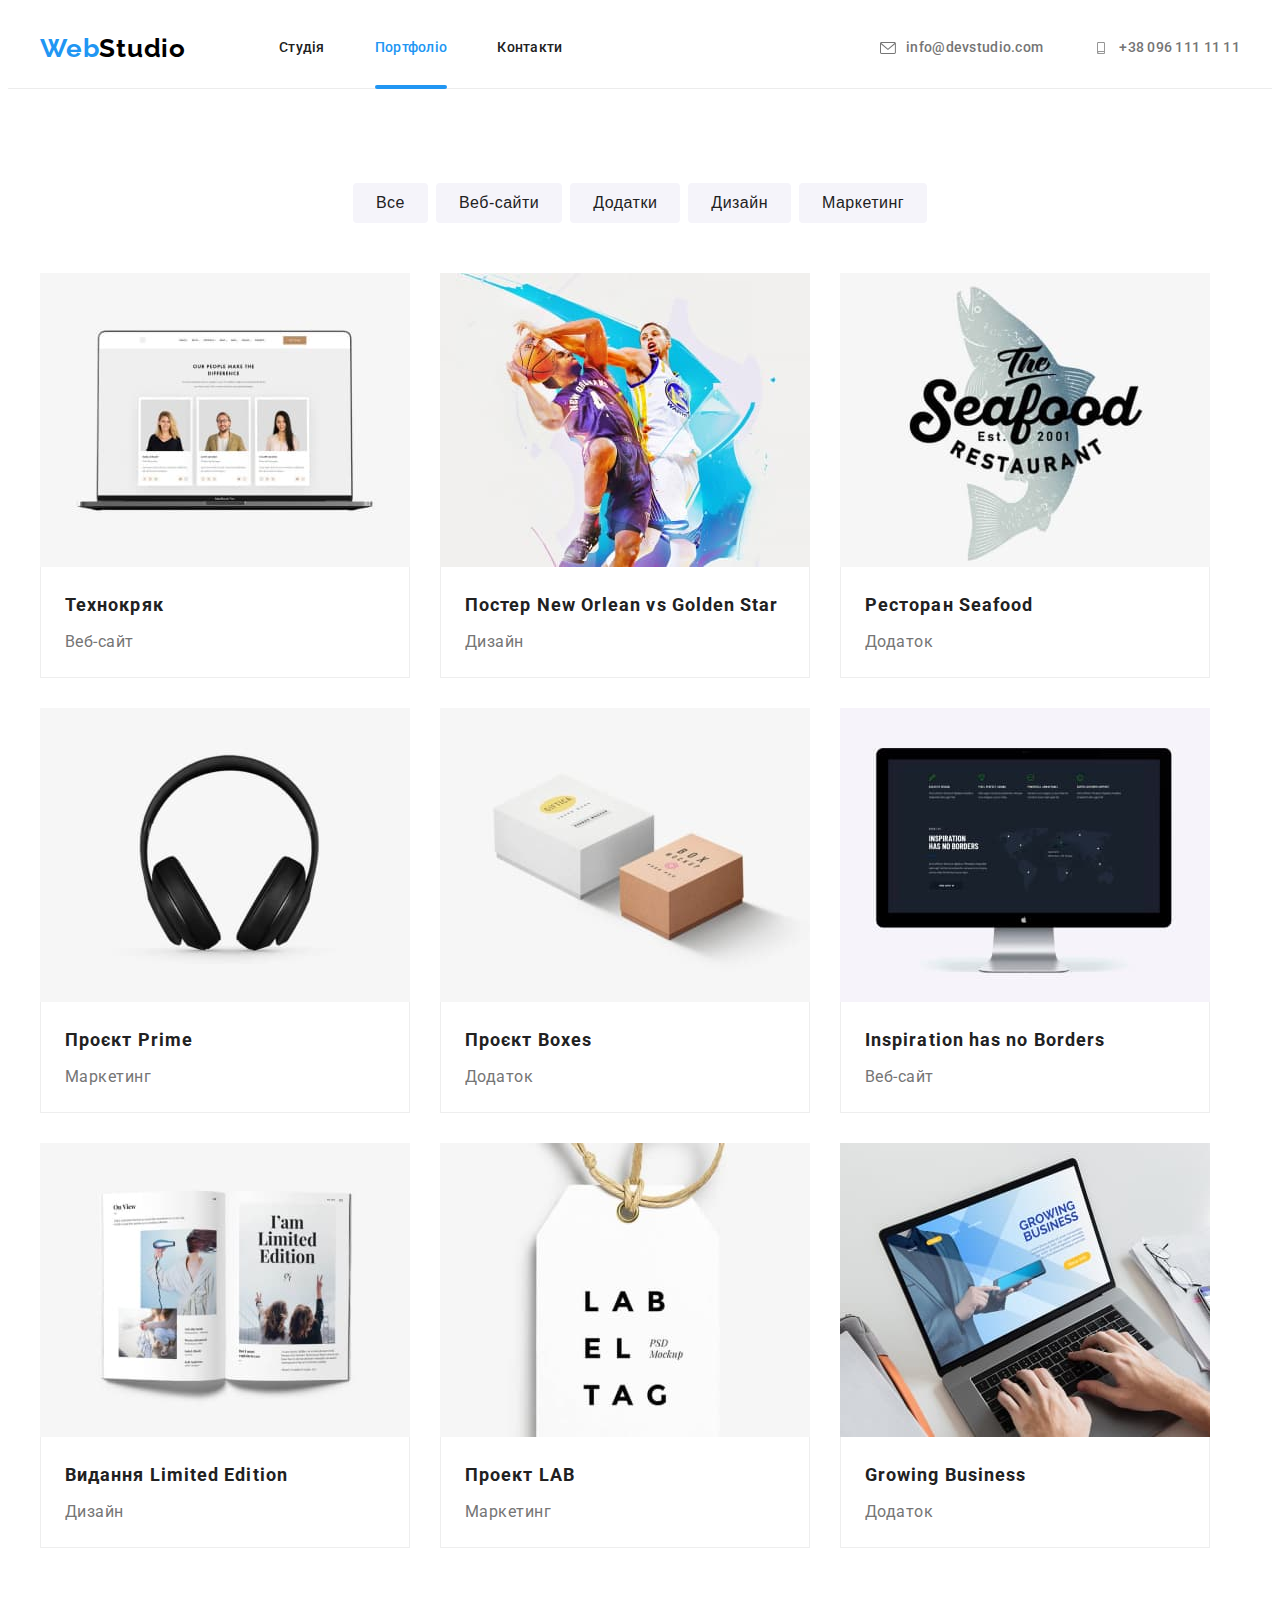
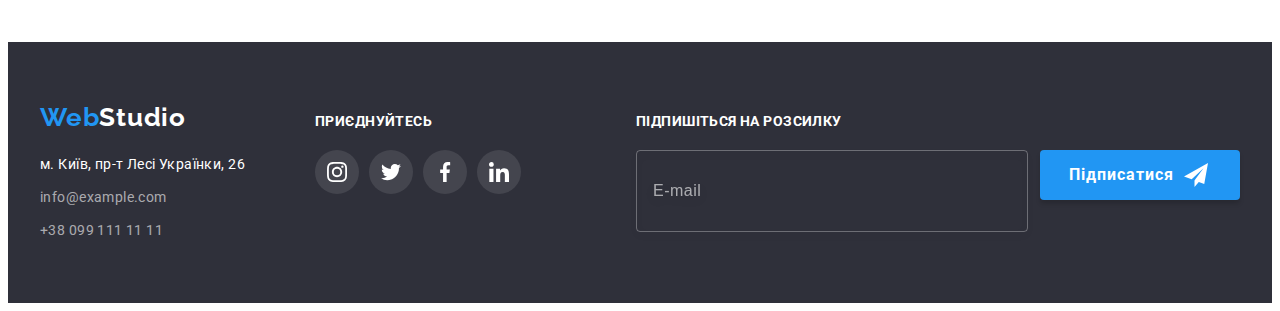
==== commit b144cf8f: "Робить конкатенацію" ====
--- a/portfolio.html
+++ b/portfolio.html
@@ -17,7 +17,7 @@
       crossorigin="anonymous"
       referrerpolicy="no-referrer"
     />
-    <link rel="stylesheet" href="./css/styles.css" />
+    <link rel="stylesheet" href="./css/main.min.css" />
   </head>
 
   <body>
@@ -320,6 +320,18 @@
             </li>
           </ul>
         </div>
+        <div class="footer-subscription">
+          <b class="subscription-text">Підпишіться на розсилку</b>
+          <form class="subscription-form">
+            <input class="subscription-input" type="email" name="user-email" placeholder="E-mail" />
+            <button type="submit" class="subscription-btn btn">
+              Підписатися
+              <svg class="icon-send" width="24" height="24">
+                <use href="./img/icon-footer-soc.svg#icon-send"></use>
+              </svg>
+            </button>
+          </form>
+        </div>
       </div>
     </footer>
   </body>
--- a/css/main.min.css
+++ b/css/main.min.css
@@ -0,0 +1 @@
+:root{--primary-text-color: #757575;--primary-white-color: #ffffff;--accent-color: #2196f3;--hero-footer-color: #2f303a;--title-color: #212121;--adv-workarea-color: #f5f5f5;--typical-letter-spacing: 0.03em;--main-gap: 30px}p,h1,h2,h3,h4,h5,h6{margin:0}ul{margin:0;padding-left:0}button{cursor:pointer}address{font-style:normal}img{display:block;min-width:100%;height:auto}body{color:var(--primary-text-color);font-family:"Roboto",sans-serif}.list{list-style:none}.link{text-decoration:none;display:block}.section{margin-right:auto;margin-left:auto}.section-body{padding-top:94px;padding-bottom:94px}.visually-hidden{position:absolute;white-space:nowrap;width:1px;height:1px;overflow:hidden;border:0;padding:0;clip:rect(0 0 0 0);-webkit-clip-path:inset(50%);clip-path:inset(50%);margin:-1px}.container{width:1200px;padding-left:15px;padding-right:15px;margin-left:auto;margin-right:auto}.title{font-weight:700;font-size:36px;line-height:1.17;text-align:center;letter-spacing:var(--typical-letter-spacing);color:var(--title-color)}.btn{cursor:pointer;display:block;min-width:200px;height:50px;font-family:inherit;font-weight:700;font-size:16px;line-height:1.88;letter-spacing:.06em;background-color:var(--accent-color);color:var(--primary-white-color);-webkit-box-shadow:0px 4px 4px rgba(0,0,0,.15);box-shadow:0px 4px 4px rgba(0,0,0,.15);border:1px solid rgba(0,0,0,0);border-radius:4px;-webkit-transition:background-color 250ms cubic-bezier(0.4, 0, 0.2, 1),color 250ms cubic-bezier(0.4, 0, 0.2, 1);transition:background-color 250ms cubic-bezier(0.4, 0, 0.2, 1),color 250ms cubic-bezier(0.4, 0, 0.2, 1)}.btn:hover,.btn:focus{background-color:#188ce8;color:#fff}.backdrop{position:fixed;top:0;left:0;width:100%;height:100%;background-color:rgba(0,0,0,.2);opacity:1;-webkit-transition:opacity 500ms cubic-bezier(0.4, 0, 0.2, 1),visibility 500ms cubic-bezier(0.4, 0, 0.2, 1);transition:opacity 500ms cubic-bezier(0.4, 0, 0.2, 1),visibility 500ms cubic-bezier(0.4, 0, 0.2, 1)}.backdrop.is-hidden{opacity:0;visibility:hidden;pointer-events:none}.modal{position:absolute;width:528px;min-height:581px;top:50%;left:50%;-webkit-transform:translate(-50%, -50%) scale(1);transform:translate(-50%, -50%) scale(1);-webkit-transition:-webkit-transform 500ms cubic-bezier(0.4, 0, 0.2, 1);transition:-webkit-transform 500ms cubic-bezier(0.4, 0, 0.2, 1);transition:transform 500ms cubic-bezier(0.4, 0, 0.2, 1);transition:transform 500ms cubic-bezier(0.4, 0, 0.2, 1), -webkit-transform 500ms cubic-bezier(0.4, 0, 0.2, 1);background:#fff;-webkit-box-shadow:0px 1px 3px rgba(0,0,0,.12),0px 1px 1px rgba(0,0,0,.14),0px 2px 1px rgba(0,0,0,.2);box-shadow:0px 1px 3px rgba(0,0,0,.12),0px 1px 1px rgba(0,0,0,.14),0px 2px 1px rgba(0,0,0,.2);border-radius:4px;padding:40px}.backdrop.is-hidden .modal{-webkit-transform:translate(-50%, -50%) scale(1.1);transform:translate(-50%, -50%) scale(1.1)}.modal-close{position:absolute;right:8px;top:8px;width:30px;height:30px;border:1px solid rgba(0,0,0,.1);border-radius:50%;background-color:rgba(0,0,0,0);cursor:pointer;display:-webkit-box;display:-ms-flexbox;display:flex;-webkit-box-pack:center;-ms-flex-pack:center;justify-content:center;-webkit-box-align:center;-ms-flex-align:center;align-items:center}.modal-close-icon{fill:#000;-webkit-transition:fill 250ms cubic-bezier(0.4, 0, 0.2, 1);transition:fill 250ms cubic-bezier(0.4, 0, 0.2, 1)}.modal-close:hover .modal-close-icon,.modal-close:focus .modal-close-icon{fill:var(--accent-color)}.modal-title{margin-bottom:12px;font-weight:700;font-size:20px;line-height:1.15;text-align:center;letter-spacing:var(--typical-letter-spacing);color:var(--title-color)}.input-field{position:relative;margin-bottom:10px}.input-label{display:block;margin-bottom:4px;font-size:12px;line-height:1.16;letter-spacing:.01em;color:var(--primary-text-color)}.form-input{width:100%;height:40px;border:1px solid rgba(33,33,33,.2);border-radius:4px;padding-left:42px;padding-right:12px;-webkit-transition:outline-color 250ms cubic-bezier(0.4, 0, 0.2, 1);transition:outline-color 250ms cubic-bezier(0.4, 0, 0.2, 1)}.form-input:focus{outline-color:var(--accent-color)}.form-input::-webkit-input-placeholder{font-size:12px;line-height:1.17;letter-spacing:.01em;color:rgba(117,117,117,.5)}.form-input::-moz-placeholder{font-size:12px;line-height:1.17;letter-spacing:.01em;color:rgba(117,117,117,.5)}.form-input:-ms-input-placeholder{font-size:12px;line-height:1.17;letter-spacing:.01em;color:rgba(117,117,117,.5)}.form-input::-ms-input-placeholder{font-size:12px;line-height:1.17;letter-spacing:.01em;color:rgba(117,117,117,.5)}.form-input::placeholder,.comment-text{font-size:12px;line-height:1.17;letter-spacing:.01em;color:rgba(117,117,117,.5)}.comment-text{padding:12px 16px;width:100%;height:120px;border:1px solid rgba(33,33,33,.2);border-radius:4px;resize:none}.comment-text:focus{outline-color:var(--accent-color)}.field-comment{margin-bottom:19px}.modal-contacts-icon{position:absolute;top:50%;left:12px;-webkit-transition:fill 250ms cubic-bezier(0.4, 0, 0.2, 1);transition:fill 250ms cubic-bezier(0.4, 0, 0.2, 1)}.form-input:focus+.modal-contacts-icon{fill:var(--accent-color)}.field-check{display:-webkit-box;display:-ms-flexbox;display:flex;-webkit-box-pack:center;-ms-flex-pack:center;justify-content:center;-webkit-box-align:center;-ms-flex-align:center;align-items:center;margin-bottom:29px}.check-text{display:-webkit-box;display:-ms-flexbox;display:flex;-webkit-box-align:center;-ms-flex-align:center;align-items:center;margin-right:5px}.check-text span{display:-webkit-box;display:-ms-flexbox;display:flex;-webkit-box-pack:center;-ms-flex-pack:center;justify-content:center;-webkit-box-align:center;-ms-flex-align:center;align-items:center;margin-right:5px;font-size:14px;line-height:1.71;letter-spacing:var(--typical-letter-spacing);color:var(--primary-text-color);width:16px;height:15px;border:2px solid var(--title-color);border-radius:3px;-webkit-transition:border-color 250ms cubic-bezier(0.4, 0, 0.2, 1),background-color 250ms cubic-bezier(0.4, 0, 0.2, 1);transition:border-color 250ms cubic-bezier(0.4, 0, 0.2, 1),background-color 250ms cubic-bezier(0.4, 0, 0.2, 1)}.input-check:checked+.check-text span{background-color:var(--accent-color);border-color:var(--accent-color)}.input-check:focus+.check-text span{border-color:var(--accent-color)}.icon-check{fill:rgba(0,0,0,0);-webkit-transition:fill 250ms cubic-bezier(0.4, 0, 0.2, 1);transition:fill 250ms cubic-bezier(0.4, 0, 0.2, 1)}.input-check:checked+.check-text .icon-check{fill:#fff}.check-link{color:var(--accent-color);font-size:14px;line-height:1.71;letter-spacing:var(--typical-letter-spacing)}.submit-btn{margin:0 auto;padding:10px 52px;font-style:normal}.header-page{border-bottom:1px solid #ececec}.header-page .container{display:-webkit-box;display:-ms-flexbox;display:flex;-webkit-box-align:center;-ms-flex-align:center;align-items:center}.header-nav,.header-list,.auth-nav{display:-webkit-box;display:-ms-flexbox;display:flex;-webkit-box-align:center;-ms-flex-align:center;align-items:center}.header-list{-webkit-column-gap:50px;-moz-column-gap:50px;column-gap:50px}.header-logo{font-family:"Raleway",sans-serif;font-weight:700;font-size:26px;line-height:1.19;letter-spacing:var(--typical-letter-spacing);margin-right:93px;color:#000;-webkit-transition:color 250ms cubic-bezier(0.4, 0, 0.2, 1);transition:color 250ms cubic-bezier(0.4, 0, 0.2, 1)}.header-logo:hover,.header-logo:focus{color:var(--accent-color)}.accent-logo{color:var(--accent-color)}.header-link,.auth-nav-link{font-weight:500;font-size:14px;line-height:1.14;letter-spacing:.02em;padding-top:32px;padding-bottom:32px}.header-link{color:var(--title-color);-webkit-transition:color 250ms cubic-bezier(0.4, 0, 0.2, 1);transition:color 250ms cubic-bezier(0.4, 0, 0.2, 1)}.header-link:hover,.header-link:focus{color:var(--accent-color)}.header-item{position:relative}.header-item .active{color:var(--accent-color)}.active::after{content:"";position:absolute;display:block;width:100%;height:4px;bottom:-1px;left:0;background-color:var(--accent-color);border:none;border-radius:2px}.auth-nav{margin-left:auto;gap:50px}.auth-nav-link{display:-webkit-box;display:-ms-flexbox;display:flex;-webkit-box-align:center;-ms-flex-align:center;align-items:center;gap:10px;color:var(--primary-text-color);fill:var(--primary-text-color);-webkit-transition:fill 250ms cubic-bezier(0.4, 0, 0.2, 1),color 250ms cubic-bezier(0.4, 0, 0.2, 1);transition:fill 250ms cubic-bezier(0.4, 0, 0.2, 1),color 250ms cubic-bezier(0.4, 0, 0.2, 1)}.auth-nav-link:hover,.auth-nav-link:focus{color:var(--accent-color);fill:var(--accent-color)}.hero{padding-top:200px;padding-bottom:200px;width:1600px;background-color:#c4c4c4;background-image:-webkit-gradient(linear, left top, left bottom, from(rgba(47, 48, 58, 0.4)), to(rgba(47, 48, 58, 0.4))),url(../img/hero-bg.jpg);background-image:linear-gradient(rgba(47, 48, 58, 0.4), rgba(47, 48, 58, 0.4)),url(../img/hero-bg.jpg);background-repeat:no-repeat}.hero-main-title{color:#fff;font-weight:900;font-size:44px;line-height:1.36;letter-spacing:.06em;text-transform:uppercase;text-align:center;max-width:696px;margin-right:auto;margin-left:auto;margin-bottom:30px}.hero-btn{min-width:216px;padding:10px 32px;margin:0 auto}.advantages{padding-bottom:0}.advantages-list{display:-webkit-box;display:-ms-flexbox;display:flex;gap:var(--main-gap)}.advantages-item{width:calc((100% - 90px)/4)}.thumb{display:-webkit-box;display:-ms-flexbox;display:flex;-webkit-box-pack:center;-ms-flex-pack:center;justify-content:center;-webkit-box-align:center;-ms-flex-align:center;align-items:center;height:120px;margin-bottom:30px;background-color:#f5f4fa}.advantages-title-after{color:var(--title-color);font-weight:700;font-size:14px;line-height:1.14;text-transform:uppercase;letter-spacing:var(--typical-letter-spacing);margin-bottom:10px}.advantages-text{font-size:14px;line-height:1.71;letter-spacing:var(--typical-letter-spacing)}.workarea-title{margin-bottom:50px}.workarea-list{display:-webkit-box;display:-ms-flexbox;display:flex;gap:var(--main-gap)}.workarea-item{position:relative;-ms-flex-preferred-size:calc((100% - 60px)/3);flex-basis:calc((100% - 60px)/3)}.workarea-text{position:absolute;bottom:0;left:0;display:block;padding-top:27px;padding-bottom:27px;width:100%;background-color:rgba(47,48,58,.8);color:var(--primary-white-color);font-weight:700;font-size:14px;line-height:1.14;text-align:center;letter-spacing:var(--typical-letter-spacing);text-transform:uppercase}.team{background-color:#f5f4fa}.team-title{margin-bottom:50px}.team-list{display:-webkit-box;display:-ms-flexbox;display:flex;gap:var(--main-gap)}.team-item{width:calc((100% - 90px)/4);-webkit-box-shadow:0px 1px 3px rgba(0,0,0,.12),0px 1px 1px rgba(0,0,0,.14),0px 2px 1px rgba(0,0,0,.2);box-shadow:0px 1px 3px rgba(0,0,0,.12),0px 1px 1px rgba(0,0,0,.14),0px 2px 1px rgba(0,0,0,.2)}.team-img{background-color:#757575}.team-content{padding-top:30px;padding-bottom:30px;padding-right:10px;padding-left:10px;background-color:#fff;border-radius:0px 0px 4px 4px}.team-title-after{color:var(--title-color);font-weight:500;font-size:16px;line-height:1.19;text-align:center;letter-spacing:var(--typical-letter-spacing);margin-bottom:10px}.team-text{font-size:16px;line-height:1.19;text-align:center;letter-spacing:var(--typical-letter-spacing);margin-bottom:16px}.team-soc{display:-webkit-box;display:-ms-flexbox;display:flex;-webkit-box-pack:center;-ms-flex-pack:center;justify-content:center;gap:10px}.team-soc-link{display:-webkit-box;display:-ms-flexbox;display:flex;-webkit-box-align:center;-ms-flex-align:center;align-items:center;-webkit-box-pack:center;-ms-flex-pack:center;justify-content:center;width:44px;height:44px;border-radius:50%;background-color:#fff;-webkit-transition:background-color 250ms cubic-bezier(0.4, 0, 0.2, 1);transition:background-color 250ms cubic-bezier(0.4, 0, 0.2, 1)}.team-soc-link:hover,.team-soc-link:focus{background-color:var(--accent-color)}.team-soc-icon{fill:#afb1b8;-webkit-transition:fill 250ms cubic-bezier(0.4, 0, 0.2, 1);transition:fill 250ms cubic-bezier(0.4, 0, 0.2, 1)}.team-soc-link:hover .team-soc-icon,.team-soc-link:focus .team-soc-icon{fill:#fff}.clients-title{margin-bottom:50px}.clients-list{display:-webkit-box;display:-ms-flexbox;display:flex;gap:var(--main-gap)}.clients-item{width:calc((100% - 150px)/6)}.clients-link{height:92px;border:1px solid #afb1b8;border-radius:4px;display:-webkit-box;display:-ms-flexbox;display:flex;-webkit-box-pack:center;-ms-flex-pack:center;justify-content:center;-webkit-box-align:center;-ms-flex-align:center;align-items:center;background-color:rgba(0,0,0,0);fill:#afb1b8;-webkit-transition:fill 250ms cubic-bezier(0.4, 0, 0.2, 1),border-color 250ms cubic-bezier(0.4, 0, 0.2, 1);transition:fill 250ms cubic-bezier(0.4, 0, 0.2, 1),border-color 250ms cubic-bezier(0.4, 0, 0.2, 1)}.clients-link:hover,.clients-link:focus{border:1px solid var(--accent-color);fill:var(--accent-color)}.footer{color:var(--primary-white-color);background-color:var(--hero-footer-color);padding-top:60px;padding-bottom:60px}.footer .container{display:-webkit-box;display:-ms-flexbox;display:flex;-webkit-box-align:baseline;-ms-flex-align:baseline;align-items:baseline}.footer-contacts{margin-right:70px}.footer-logo{color:var(--primary-white-color);font-family:"Raleway",sans-serif;font-weight:700;font-size:26px;line-height:1.19;letter-spacing:var(--typical-letter-spacing);margin-bottom:20px;-webkit-transition:color 250ms cubic-bezier(0.4, 0, 0.2, 1);transition:color 250ms cubic-bezier(0.4, 0, 0.2, 1)}.footer-logo:hover,.footer-logo:focus{color:var(--accent-color)}.address-text{font-family:inherit;font-size:14px;line-height:1.71;letter-spacing:var(--typical-letter-spacing);margin-bottom:9px}.footer-item{margin-bottom:9px}.address-mail-link,.address-tel-link{font-family:inherit;font-size:14px;line-height:1.71;letter-spacing:var(--typical-letter-spacing);color:rgba(255,255,255,.6);-webkit-transition:color 250ms cubic-bezier(0.4, 0, 0.2, 1);transition:color 250ms cubic-bezier(0.4, 0, 0.2, 1)}.address-mail-link:hover,.address-mail-link:focus,.address-tel-link:hover,.address-tel-link:focus{color:var(--accent-color)}.footer-soc-agitation{display:inline-block;margin-bottom:20px;color:var(--primary-white-color);font-weight:700;font-size:14px;line-height:1.14;letter-spacing:var(--typical-letter-spacing);text-transform:uppercase}.footer-soc-list{display:-webkit-box;display:-ms-flexbox;display:flex;gap:10px}.footer-soc-link{display:-webkit-box;display:-ms-flexbox;display:flex;-webkit-box-pack:center;-ms-flex-pack:center;justify-content:center;-webkit-box-align:center;-ms-flex-align:center;align-items:center;width:44px;height:44px;border-radius:50%;background-color:rgba(255,255,255,.1);-webkit-transition:background-color 250ms cubic-bezier(0.4, 0, 0.2, 1);transition:background-color 250ms cubic-bezier(0.4, 0, 0.2, 1)}.footer-soc-link:hover,.footer-soc-link:focus{background-color:var(--accent-color)}.footer-soc-icon{fill:var(--primary-white-color);-webkit-transition:fill 250ms cubic-bezier(0.4, 0, 0.2, 1);transition:fill 250ms cubic-bezier(0.4, 0, 0.2, 1)}.footer-soc-link:hover .footer-soc-icon,.footer-soc-link:focus .footer-soc-icon{fill:var(--primary-white-color)}.footer-subscription{margin-left:auto}.subscription-text{display:inline-block;margin-bottom:20px;font-weight:700;font-size:14px;line-height:1.14;letter-spacing:var(--typical-letter-spacing);text-transform:uppercase;color:var(--primary-white-color)}.subscription-form{display:-webkit-box;display:-ms-flexbox;display:flex}.subscription-input{min-width:358px;height:50px;background-color:rgba(0,0,0,0);color:rgba(255,255,255,.6);border:1px solid rgba(255,255,255,.3);-webkit-filter:drop-shadow(0px 4px 4px rgba(0, 0, 0, 0.15));filter:drop-shadow(0px 4px 4px rgba(0, 0, 0, 0.15));border-radius:4px;padding:15px 16px;margin-right:12px;-webkit-transition:outline-color 250ms cubic-bezier(0.4, 0, 0.2, 1);transition:outline-color 250ms cubic-bezier(0.4, 0, 0.2, 1)}.subscription-input:focus{outline-color:var(--accent-color)}.subscription-input::-webkit-input-placeholder{font-size:16px;line-height:1.25;-webkit-box-align:center;align-items:center;letter-spacing:var(--typical-letter-spacing);color:rgba(255,255,255,.6)}.subscription-input::-moz-placeholder{font-size:16px;line-height:1.25;align-items:center;letter-spacing:var(--typical-letter-spacing);color:rgba(255,255,255,.6)}.subscription-input:-ms-input-placeholder{font-size:16px;line-height:1.25;-ms-flex-align:center;align-items:center;letter-spacing:var(--typical-letter-spacing);color:rgba(255,255,255,.6)}.subscription-input::-ms-input-placeholder{font-size:16px;line-height:1.25;-ms-flex-align:center;align-items:center;letter-spacing:var(--typical-letter-spacing);color:rgba(255,255,255,.6)}.subscription-input::placeholder{font-size:16px;line-height:1.25;-webkit-box-align:center;-ms-flex-align:center;align-items:center;letter-spacing:var(--typical-letter-spacing);color:rgba(255,255,255,.6)}.subscription-btn{display:-webkit-box;display:-ms-flexbox;display:flex;-webkit-box-align:center;-ms-flex-align:center;align-items:center;padding:10px 28px}.icon-send{margin-left:10px;fill:var(--primary-white-color)}.portfolio-btn-list{display:-webkit-box;display:-ms-flexbox;display:flex;gap:8px;-webkit-box-pack:center;-ms-flex-pack:center;justify-content:center;margin-bottom:50px}.portfolio-btn{font-weight:500;font-size:16px;line-height:1.62;letter-spacing:var(--typical-letter-spacing);border-radius:4px;border:1px solid rgba(0,0,0,0);min-width:73px;padding:6px 22px;color:var(--title-color);background:#f5f4fa;-webkit-transition:background-color 250ms cubic-bezier(0.4, 0, 0.2, 1),color 250ms cubic-bezier(0.4, 0, 0.2, 1),-webkit-box-shadow 250ms cubic-bezier(0.4, 0, 0.2, 1);transition:background-color 250ms cubic-bezier(0.4, 0, 0.2, 1),color 250ms cubic-bezier(0.4, 0, 0.2, 1),-webkit-box-shadow 250ms cubic-bezier(0.4, 0, 0.2, 1);transition:background-color 250ms cubic-bezier(0.4, 0, 0.2, 1),color 250ms cubic-bezier(0.4, 0, 0.2, 1),box-shadow 250ms cubic-bezier(0.4, 0, 0.2, 1);transition:background-color 250ms cubic-bezier(0.4, 0, 0.2, 1),color 250ms cubic-bezier(0.4, 0, 0.2, 1),box-shadow 250ms cubic-bezier(0.4, 0, 0.2, 1),-webkit-box-shadow 250ms cubic-bezier(0.4, 0, 0.2, 1)}.portfolio-btn:hover,.portfolio-btn:focus{background-color:#188ce8;color:#fff;-webkit-box-shadow:0px 3px 1px rgba(0,0,0,.1),0px 1px 2px rgba(0,0,0,.08),0px 2px 2px rgba(0,0,0,.12);box-shadow:0px 3px 1px rgba(0,0,0,.1),0px 1px 2px rgba(0,0,0,.08),0px 2px 2px rgba(0,0,0,.12)}.portfolio-list{display:-webkit-box;display:-ms-flexbox;display:flex;-ms-flex-wrap:wrap;flex-wrap:wrap;gap:var(--main-gap)}.portfolio-list-item{-ms-flex-preferred-size:calc((100% - 90px)/4);flex-basis:calc((100% - 90px)/4)}.portfolio-top-wrap{position:relative;overflow:hidden}.portfolio-top-text{display:inline-block;padding:63px 24px;position:absolute;top:0;left:0;width:100%;height:100%;-webkit-transform:translateY(100%);transform:translateY(100%);-webkit-transition:-webkit-transform 250ms cubic-bezier(0.4, 0, 0.2, 1);transition:-webkit-transform 250ms cubic-bezier(0.4, 0, 0.2, 1);transition:transform 250ms cubic-bezier(0.4, 0, 0.2, 1);transition:transform 250ms cubic-bezier(0.4, 0, 0.2, 1), -webkit-transform 250ms cubic-bezier(0.4, 0, 0.2, 1);background-color:rgba(33,150,243,.9);color:#fff;font-size:18px;line-height:1.56;letter-spacing:var(--typical-letter-spacing)}.portfolio-list-item:hover .portfolio-top-text{-webkit-transform:translateY(0);transform:translateY(0)}.portfolio-list-link{-webkit-transition:-webkit-box-shadow 250ms cubic-bezier(0.4, 0, 0.2, 1);transition:-webkit-box-shadow 250ms cubic-bezier(0.4, 0, 0.2, 1);transition:box-shadow 250ms cubic-bezier(0.4, 0, 0.2, 1);transition:box-shadow 250ms cubic-bezier(0.4, 0, 0.2, 1), -webkit-box-shadow 250ms cubic-bezier(0.4, 0, 0.2, 1)}.portfolio-list-link:hover{-webkit-box-shadow:0px 1px 1px rgba(0,0,0,.12),0px 4px 4px rgba(0,0,0,.06),1px 4px 6px rgba(0,0,0,.16);box-shadow:0px 1px 1px rgba(0,0,0,.12),0px 4px 4px rgba(0,0,0,.06),1px 4px 6px rgba(0,0,0,.16)}.portfolio-card-content{padding:20px 24px;border-bottom:1px solid #eee;border-right:1px solid #eee;border-left:1px solid #eee}.portfolio-list-title{color:var(--title-color);font-weight:700;font-size:18px;line-height:2;letter-spacing:.06em;margin-bottom:4px}.portfolio-list-text{color:var(--primary-text-color);font-style:normal;font-size:16px;line-height:1.88;letter-spacing:var(--typical-letter-spacing)}/*# sourceMappingURL=main.min.css.map */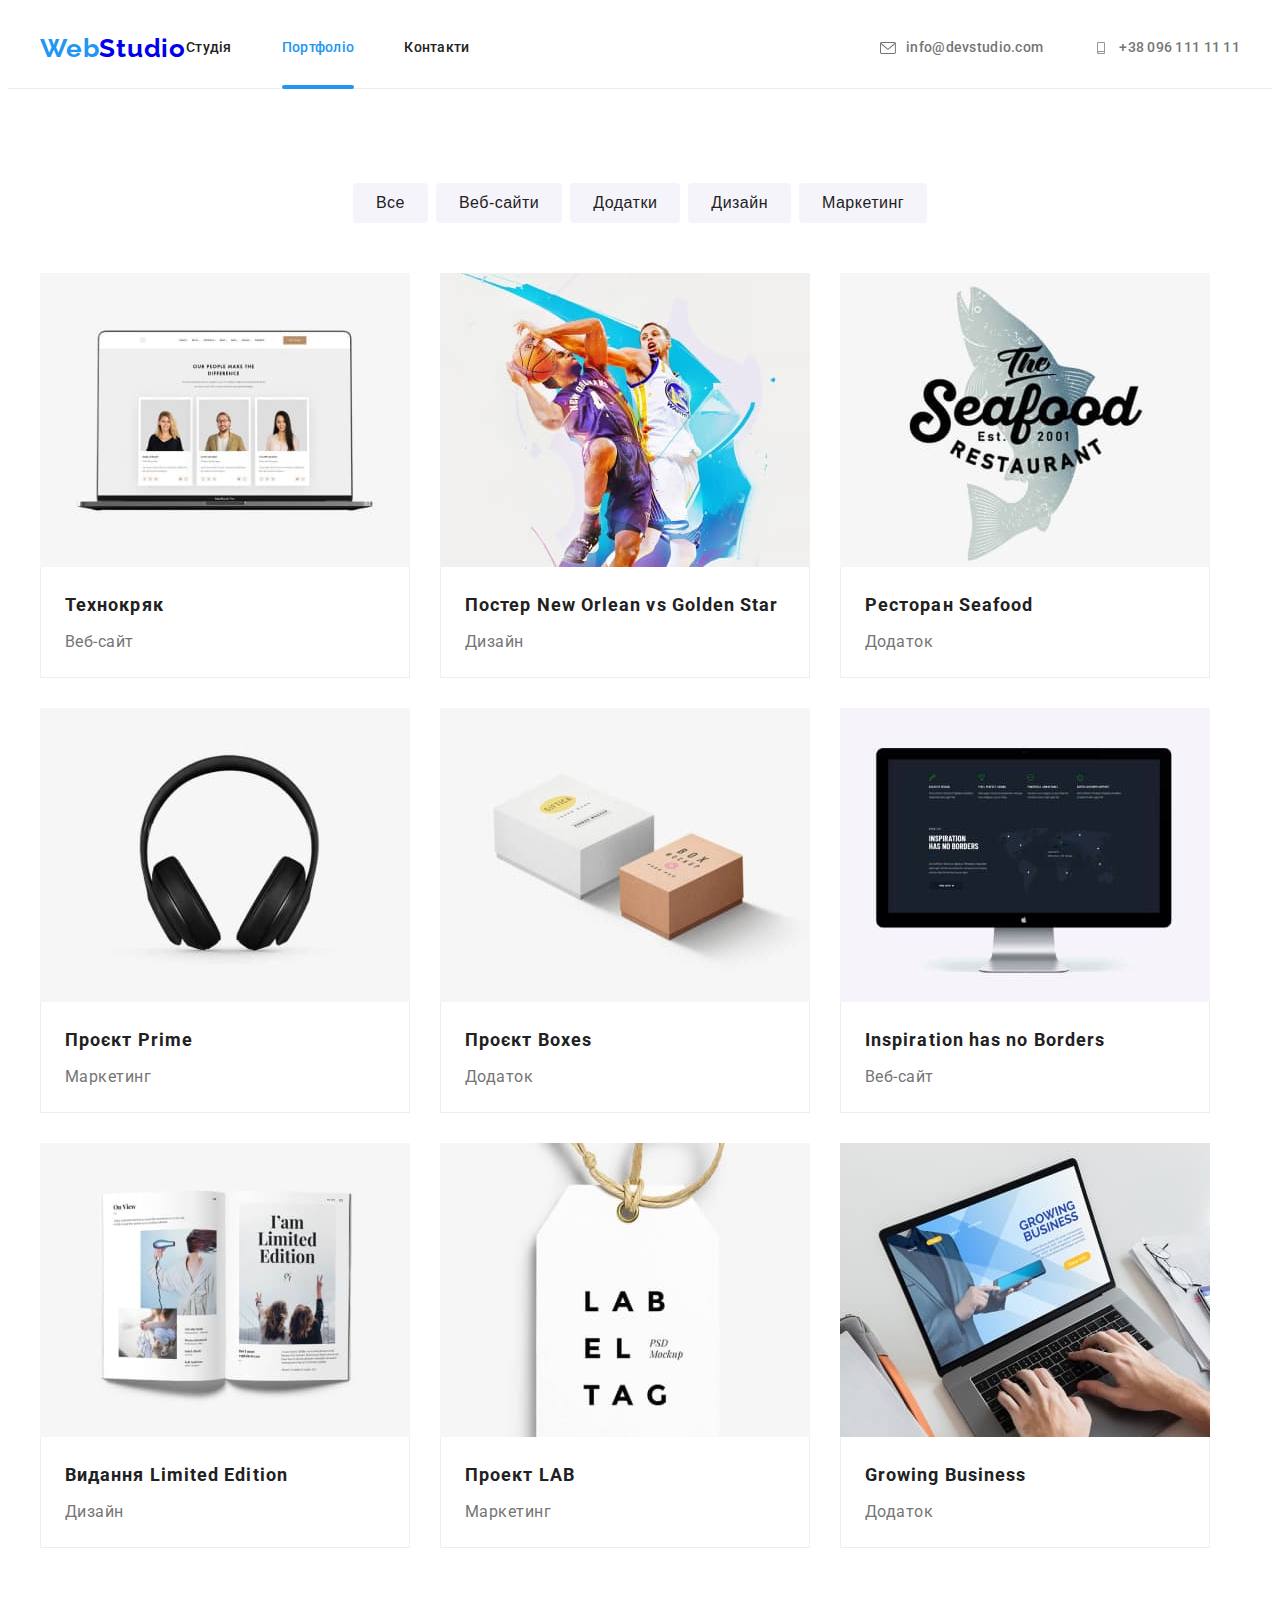
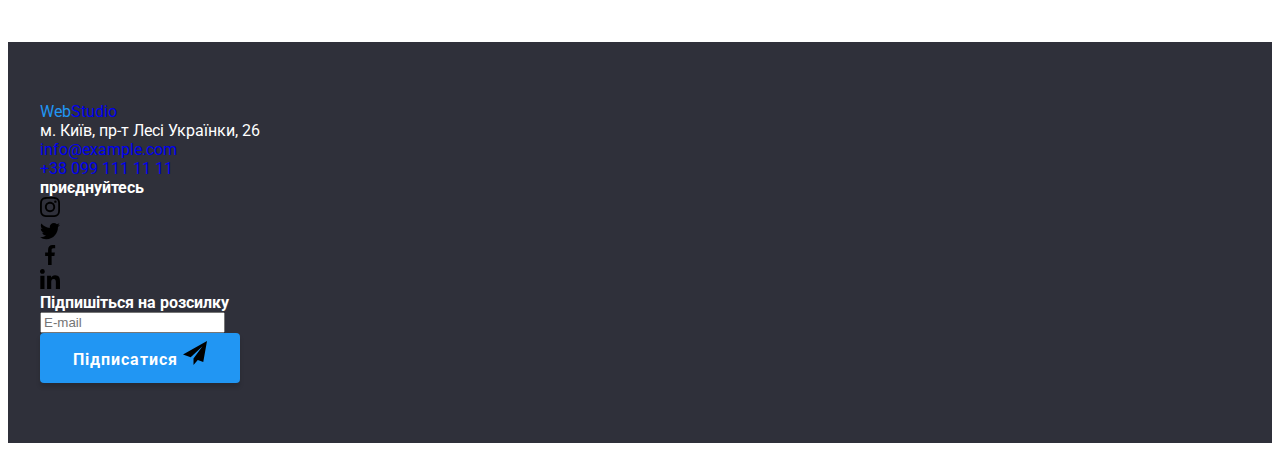
==== commit 62cdf584: "Використовує БЕМ" ====
--- a/portfolio.html
+++ b/portfolio.html
@@ -21,36 +21,36 @@
   </head>
 
   <body>
-    <header class="header-page section">
-      <div class="container">
-        <nav class="header-nav main-nav">
-          <a href="./index.html" class="header-logo link" lang="en"
+    <header class="header section">
+      <div class="container header__container">
+        <nav class="navigation header__navigation">
+          <a href="./index.html" class="logo link" lang="en"
             ><span class="accent-logo">Web</span>Studio</a
           >
-          <ul class="header-list list">
-            <li class="header-item">
-              <a href="./index.html" class="header-link link">Студія</a>
-            </li>
-            <li class="header-item">
-              <a href="./portfolio.html" class="header-link link active">Портфоліо</a>
-            </li>
-            <li class="header-item">
-              <a href="" class="header-link link">Контакти</a>
+          <ul class="header__list list">
+            <li class="header__item">
+              <a href="./index.html" class="header__link link">Студія</a>
+            </li>
+            <li class="header__item">
+              <a href="./portfolio.html" class="header__link link active">Портфоліо</a>
+            </li>
+            <li class="header__item">
+              <a href="" class="header__link link">Контакти</a>
             </li>
           </ul>
         </nav>
 
-        <ul class="auth-nav list">
-          <li class="auth-nav-item">
-            <a href="mailto:info@devstudio.com" class="auth-nav-link link">
+        <ul class="connection list">
+          <li class="connection__item">
+            <a href="mailto:info@devstudio.com" class="connection__link link">
               <svg class="button-icon" width="16px" height="12px">
                 <use href="./img/icon-contacts.svg#icon-envelope"></use>
               </svg>
               info@devstudio.com</a
             >
           </li>
-          <li class="auth-nav-item header-tel">
-            <a href="tel:+380961111111" class="auth-nav-link link">
+          <li class="connection__item header-tel">
+            <a href="tel:+380961111111" class="connection__link link">
               <svg class="button-icon" width="16px" height="12px">
                 <use href="./img/icon-contacts.svg#icon-smartphone"></use>
               </svg>
--- a/css/main.min.css
+++ b/css/main.min.css
@@ -1 +1 @@
-:root{--primary-text-color: #757575;--primary-white-color: #ffffff;--accent-color: #2196f3;--hero-footer-color: #2f303a;--title-color: #212121;--adv-workarea-color: #f5f5f5;--typical-letter-spacing: 0.03em;--main-gap: 30px}p,h1,h2,h3,h4,h5,h6{margin:0}ul{margin:0;padding-left:0}button{cursor:pointer}address{font-style:normal}img{display:block;min-width:100%;height:auto}body{color:var(--primary-text-color);font-family:"Roboto",sans-serif}.list{list-style:none}.link{text-decoration:none;display:block}.section{margin-right:auto;margin-left:auto}.section-body{padding-top:94px;padding-bottom:94px}.visually-hidden{position:absolute;white-space:nowrap;width:1px;height:1px;overflow:hidden;border:0;padding:0;clip:rect(0 0 0 0);-webkit-clip-path:inset(50%);clip-path:inset(50%);margin:-1px}.container{width:1200px;padding-left:15px;padding-right:15px;margin-left:auto;margin-right:auto}.title{font-weight:700;font-size:36px;line-height:1.17;text-align:center;letter-spacing:var(--typical-letter-spacing);color:var(--title-color)}.btn{cursor:pointer;display:block;min-width:200px;height:50px;font-family:inherit;font-weight:700;font-size:16px;line-height:1.88;letter-spacing:.06em;background-color:var(--accent-color);color:var(--primary-white-color);-webkit-box-shadow:0px 4px 4px rgba(0,0,0,.15);box-shadow:0px 4px 4px rgba(0,0,0,.15);border:1px solid rgba(0,0,0,0);border-radius:4px;-webkit-transition:background-color 250ms cubic-bezier(0.4, 0, 0.2, 1),color 250ms cubic-bezier(0.4, 0, 0.2, 1);transition:background-color 250ms cubic-bezier(0.4, 0, 0.2, 1),color 250ms cubic-bezier(0.4, 0, 0.2, 1)}.btn:hover,.btn:focus{background-color:#188ce8;color:#fff}.backdrop{position:fixed;top:0;left:0;width:100%;height:100%;background-color:rgba(0,0,0,.2);opacity:1;-webkit-transition:opacity 500ms cubic-bezier(0.4, 0, 0.2, 1),visibility 500ms cubic-bezier(0.4, 0, 0.2, 1);transition:opacity 500ms cubic-bezier(0.4, 0, 0.2, 1),visibility 500ms cubic-bezier(0.4, 0, 0.2, 1)}.backdrop.is-hidden{opacity:0;visibility:hidden;pointer-events:none}.modal{position:absolute;width:528px;min-height:581px;top:50%;left:50%;-webkit-transform:translate(-50%, -50%) scale(1);transform:translate(-50%, -50%) scale(1);-webkit-transition:-webkit-transform 500ms cubic-bezier(0.4, 0, 0.2, 1);transition:-webkit-transform 500ms cubic-bezier(0.4, 0, 0.2, 1);transition:transform 500ms cubic-bezier(0.4, 0, 0.2, 1);transition:transform 500ms cubic-bezier(0.4, 0, 0.2, 1), -webkit-transform 500ms cubic-bezier(0.4, 0, 0.2, 1);background:#fff;-webkit-box-shadow:0px 1px 3px rgba(0,0,0,.12),0px 1px 1px rgba(0,0,0,.14),0px 2px 1px rgba(0,0,0,.2);box-shadow:0px 1px 3px rgba(0,0,0,.12),0px 1px 1px rgba(0,0,0,.14),0px 2px 1px rgba(0,0,0,.2);border-radius:4px;padding:40px}.backdrop.is-hidden .modal{-webkit-transform:translate(-50%, -50%) scale(1.1);transform:translate(-50%, -50%) scale(1.1)}.modal-close{position:absolute;right:8px;top:8px;width:30px;height:30px;border:1px solid rgba(0,0,0,.1);border-radius:50%;background-color:rgba(0,0,0,0);cursor:pointer;display:-webkit-box;display:-ms-flexbox;display:flex;-webkit-box-pack:center;-ms-flex-pack:center;justify-content:center;-webkit-box-align:center;-ms-flex-align:center;align-items:center}.modal-close-icon{fill:#000;-webkit-transition:fill 250ms cubic-bezier(0.4, 0, 0.2, 1);transition:fill 250ms cubic-bezier(0.4, 0, 0.2, 1)}.modal-close:hover .modal-close-icon,.modal-close:focus .modal-close-icon{fill:var(--accent-color)}.modal-title{margin-bottom:12px;font-weight:700;font-size:20px;line-height:1.15;text-align:center;letter-spacing:var(--typical-letter-spacing);color:var(--title-color)}.input-field{position:relative;margin-bottom:10px}.input-label{display:block;margin-bottom:4px;font-size:12px;line-height:1.16;letter-spacing:.01em;color:var(--primary-text-color)}.form-input{width:100%;height:40px;border:1px solid rgba(33,33,33,.2);border-radius:4px;padding-left:42px;padding-right:12px;-webkit-transition:outline-color 250ms cubic-bezier(0.4, 0, 0.2, 1);transition:outline-color 250ms cubic-bezier(0.4, 0, 0.2, 1)}.form-input:focus{outline-color:var(--accent-color)}.form-input::-webkit-input-placeholder{font-size:12px;line-height:1.17;letter-spacing:.01em;color:rgba(117,117,117,.5)}.form-input::-moz-placeholder{font-size:12px;line-height:1.17;letter-spacing:.01em;color:rgba(117,117,117,.5)}.form-input:-ms-input-placeholder{font-size:12px;line-height:1.17;letter-spacing:.01em;color:rgba(117,117,117,.5)}.form-input::-ms-input-placeholder{font-size:12px;line-height:1.17;letter-spacing:.01em;color:rgba(117,117,117,.5)}.form-input::placeholder,.comment-text{font-size:12px;line-height:1.17;letter-spacing:.01em;color:rgba(117,117,117,.5)}.comment-text{padding:12px 16px;width:100%;height:120px;border:1px solid rgba(33,33,33,.2);border-radius:4px;resize:none}.comment-text:focus{outline-color:var(--accent-color)}.field-comment{margin-bottom:19px}.modal-contacts-icon{position:absolute;top:50%;left:12px;-webkit-transition:fill 250ms cubic-bezier(0.4, 0, 0.2, 1);transition:fill 250ms cubic-bezier(0.4, 0, 0.2, 1)}.form-input:focus+.modal-contacts-icon{fill:var(--accent-color)}.field-check{display:-webkit-box;display:-ms-flexbox;display:flex;-webkit-box-pack:center;-ms-flex-pack:center;justify-content:center;-webkit-box-align:center;-ms-flex-align:center;align-items:center;margin-bottom:29px}.check-text{display:-webkit-box;display:-ms-flexbox;display:flex;-webkit-box-align:center;-ms-flex-align:center;align-items:center;margin-right:5px}.check-text span{display:-webkit-box;display:-ms-flexbox;display:flex;-webkit-box-pack:center;-ms-flex-pack:center;justify-content:center;-webkit-box-align:center;-ms-flex-align:center;align-items:center;margin-right:5px;font-size:14px;line-height:1.71;letter-spacing:var(--typical-letter-spacing);color:var(--primary-text-color);width:16px;height:15px;border:2px solid var(--title-color);border-radius:3px;-webkit-transition:border-color 250ms cubic-bezier(0.4, 0, 0.2, 1),background-color 250ms cubic-bezier(0.4, 0, 0.2, 1);transition:border-color 250ms cubic-bezier(0.4, 0, 0.2, 1),background-color 250ms cubic-bezier(0.4, 0, 0.2, 1)}.input-check:checked+.check-text span{background-color:var(--accent-color);border-color:var(--accent-color)}.input-check:focus+.check-text span{border-color:var(--accent-color)}.icon-check{fill:rgba(0,0,0,0);-webkit-transition:fill 250ms cubic-bezier(0.4, 0, 0.2, 1);transition:fill 250ms cubic-bezier(0.4, 0, 0.2, 1)}.input-check:checked+.check-text .icon-check{fill:#fff}.check-link{color:var(--accent-color);font-size:14px;line-height:1.71;letter-spacing:var(--typical-letter-spacing)}.submit-btn{margin:0 auto;padding:10px 52px;font-style:normal}.header-page{border-bottom:1px solid #ececec}.header-page .container{display:-webkit-box;display:-ms-flexbox;display:flex;-webkit-box-align:center;-ms-flex-align:center;align-items:center}.header-nav,.header-list,.auth-nav{display:-webkit-box;display:-ms-flexbox;display:flex;-webkit-box-align:center;-ms-flex-align:center;align-items:center}.header-list{-webkit-column-gap:50px;-moz-column-gap:50px;column-gap:50px}.header-logo{font-family:"Raleway",sans-serif;font-weight:700;font-size:26px;line-height:1.19;letter-spacing:var(--typical-letter-spacing);margin-right:93px;color:#000;-webkit-transition:color 250ms cubic-bezier(0.4, 0, 0.2, 1);transition:color 250ms cubic-bezier(0.4, 0, 0.2, 1)}.header-logo:hover,.header-logo:focus{color:var(--accent-color)}.accent-logo{color:var(--accent-color)}.header-link,.auth-nav-link{font-weight:500;font-size:14px;line-height:1.14;letter-spacing:.02em;padding-top:32px;padding-bottom:32px}.header-link{color:var(--title-color);-webkit-transition:color 250ms cubic-bezier(0.4, 0, 0.2, 1);transition:color 250ms cubic-bezier(0.4, 0, 0.2, 1)}.header-link:hover,.header-link:focus{color:var(--accent-color)}.header-item{position:relative}.header-item .active{color:var(--accent-color)}.active::after{content:"";position:absolute;display:block;width:100%;height:4px;bottom:-1px;left:0;background-color:var(--accent-color);border:none;border-radius:2px}.auth-nav{margin-left:auto;gap:50px}.auth-nav-link{display:-webkit-box;display:-ms-flexbox;display:flex;-webkit-box-align:center;-ms-flex-align:center;align-items:center;gap:10px;color:var(--primary-text-color);fill:var(--primary-text-color);-webkit-transition:fill 250ms cubic-bezier(0.4, 0, 0.2, 1),color 250ms cubic-bezier(0.4, 0, 0.2, 1);transition:fill 250ms cubic-bezier(0.4, 0, 0.2, 1),color 250ms cubic-bezier(0.4, 0, 0.2, 1)}.auth-nav-link:hover,.auth-nav-link:focus{color:var(--accent-color);fill:var(--accent-color)}.hero{padding-top:200px;padding-bottom:200px;width:1600px;background-color:#c4c4c4;background-image:-webkit-gradient(linear, left top, left bottom, from(rgba(47, 48, 58, 0.4)), to(rgba(47, 48, 58, 0.4))),url(../img/hero-bg.jpg);background-image:linear-gradient(rgba(47, 48, 58, 0.4), rgba(47, 48, 58, 0.4)),url(../img/hero-bg.jpg);background-repeat:no-repeat}.hero-main-title{color:#fff;font-weight:900;font-size:44px;line-height:1.36;letter-spacing:.06em;text-transform:uppercase;text-align:center;max-width:696px;margin-right:auto;margin-left:auto;margin-bottom:30px}.hero-btn{min-width:216px;padding:10px 32px;margin:0 auto}.advantages{padding-bottom:0}.advantages-list{display:-webkit-box;display:-ms-flexbox;display:flex;gap:var(--main-gap)}.advantages-item{width:calc((100% - 90px)/4)}.thumb{display:-webkit-box;display:-ms-flexbox;display:flex;-webkit-box-pack:center;-ms-flex-pack:center;justify-content:center;-webkit-box-align:center;-ms-flex-align:center;align-items:center;height:120px;margin-bottom:30px;background-color:#f5f4fa}.advantages-title-after{color:var(--title-color);font-weight:700;font-size:14px;line-height:1.14;text-transform:uppercase;letter-spacing:var(--typical-letter-spacing);margin-bottom:10px}.advantages-text{font-size:14px;line-height:1.71;letter-spacing:var(--typical-letter-spacing)}.workarea-title{margin-bottom:50px}.workarea-list{display:-webkit-box;display:-ms-flexbox;display:flex;gap:var(--main-gap)}.workarea-item{position:relative;-ms-flex-preferred-size:calc((100% - 60px)/3);flex-basis:calc((100% - 60px)/3)}.workarea-text{position:absolute;bottom:0;left:0;display:block;padding-top:27px;padding-bottom:27px;width:100%;background-color:rgba(47,48,58,.8);color:var(--primary-white-color);font-weight:700;font-size:14px;line-height:1.14;text-align:center;letter-spacing:var(--typical-letter-spacing);text-transform:uppercase}.team{background-color:#f5f4fa}.team-title{margin-bottom:50px}.team-list{display:-webkit-box;display:-ms-flexbox;display:flex;gap:var(--main-gap)}.team-item{width:calc((100% - 90px)/4);-webkit-box-shadow:0px 1px 3px rgba(0,0,0,.12),0px 1px 1px rgba(0,0,0,.14),0px 2px 1px rgba(0,0,0,.2);box-shadow:0px 1px 3px rgba(0,0,0,.12),0px 1px 1px rgba(0,0,0,.14),0px 2px 1px rgba(0,0,0,.2)}.team-img{background-color:#757575}.team-content{padding-top:30px;padding-bottom:30px;padding-right:10px;padding-left:10px;background-color:#fff;border-radius:0px 0px 4px 4px}.team-title-after{color:var(--title-color);font-weight:500;font-size:16px;line-height:1.19;text-align:center;letter-spacing:var(--typical-letter-spacing);margin-bottom:10px}.team-text{font-size:16px;line-height:1.19;text-align:center;letter-spacing:var(--typical-letter-spacing);margin-bottom:16px}.team-soc{display:-webkit-box;display:-ms-flexbox;display:flex;-webkit-box-pack:center;-ms-flex-pack:center;justify-content:center;gap:10px}.team-soc-link{display:-webkit-box;display:-ms-flexbox;display:flex;-webkit-box-align:center;-ms-flex-align:center;align-items:center;-webkit-box-pack:center;-ms-flex-pack:center;justify-content:center;width:44px;height:44px;border-radius:50%;background-color:#fff;-webkit-transition:background-color 250ms cubic-bezier(0.4, 0, 0.2, 1);transition:background-color 250ms cubic-bezier(0.4, 0, 0.2, 1)}.team-soc-link:hover,.team-soc-link:focus{background-color:var(--accent-color)}.team-soc-icon{fill:#afb1b8;-webkit-transition:fill 250ms cubic-bezier(0.4, 0, 0.2, 1);transition:fill 250ms cubic-bezier(0.4, 0, 0.2, 1)}.team-soc-link:hover .team-soc-icon,.team-soc-link:focus .team-soc-icon{fill:#fff}.clients-title{margin-bottom:50px}.clients-list{display:-webkit-box;display:-ms-flexbox;display:flex;gap:var(--main-gap)}.clients-item{width:calc((100% - 150px)/6)}.clients-link{height:92px;border:1px solid #afb1b8;border-radius:4px;display:-webkit-box;display:-ms-flexbox;display:flex;-webkit-box-pack:center;-ms-flex-pack:center;justify-content:center;-webkit-box-align:center;-ms-flex-align:center;align-items:center;background-color:rgba(0,0,0,0);fill:#afb1b8;-webkit-transition:fill 250ms cubic-bezier(0.4, 0, 0.2, 1),border-color 250ms cubic-bezier(0.4, 0, 0.2, 1);transition:fill 250ms cubic-bezier(0.4, 0, 0.2, 1),border-color 250ms cubic-bezier(0.4, 0, 0.2, 1)}.clients-link:hover,.clients-link:focus{border:1px solid var(--accent-color);fill:var(--accent-color)}.footer{color:var(--primary-white-color);background-color:var(--hero-footer-color);padding-top:60px;padding-bottom:60px}.footer .container{display:-webkit-box;display:-ms-flexbox;display:flex;-webkit-box-align:baseline;-ms-flex-align:baseline;align-items:baseline}.footer-contacts{margin-right:70px}.footer-logo{color:var(--primary-white-color);font-family:"Raleway",sans-serif;font-weight:700;font-size:26px;line-height:1.19;letter-spacing:var(--typical-letter-spacing);margin-bottom:20px;-webkit-transition:color 250ms cubic-bezier(0.4, 0, 0.2, 1);transition:color 250ms cubic-bezier(0.4, 0, 0.2, 1)}.footer-logo:hover,.footer-logo:focus{color:var(--accent-color)}.address-text{font-family:inherit;font-size:14px;line-height:1.71;letter-spacing:var(--typical-letter-spacing);margin-bottom:9px}.footer-item{margin-bottom:9px}.address-mail-link,.address-tel-link{font-family:inherit;font-size:14px;line-height:1.71;letter-spacing:var(--typical-letter-spacing);color:rgba(255,255,255,.6);-webkit-transition:color 250ms cubic-bezier(0.4, 0, 0.2, 1);transition:color 250ms cubic-bezier(0.4, 0, 0.2, 1)}.address-mail-link:hover,.address-mail-link:focus,.address-tel-link:hover,.address-tel-link:focus{color:var(--accent-color)}.footer-soc-agitation{display:inline-block;margin-bottom:20px;color:var(--primary-white-color);font-weight:700;font-size:14px;line-height:1.14;letter-spacing:var(--typical-letter-spacing);text-transform:uppercase}.footer-soc-list{display:-webkit-box;display:-ms-flexbox;display:flex;gap:10px}.footer-soc-link{display:-webkit-box;display:-ms-flexbox;display:flex;-webkit-box-pack:center;-ms-flex-pack:center;justify-content:center;-webkit-box-align:center;-ms-flex-align:center;align-items:center;width:44px;height:44px;border-radius:50%;background-color:rgba(255,255,255,.1);-webkit-transition:background-color 250ms cubic-bezier(0.4, 0, 0.2, 1);transition:background-color 250ms cubic-bezier(0.4, 0, 0.2, 1)}.footer-soc-link:hover,.footer-soc-link:focus{background-color:var(--accent-color)}.footer-soc-icon{fill:var(--primary-white-color);-webkit-transition:fill 250ms cubic-bezier(0.4, 0, 0.2, 1);transition:fill 250ms cubic-bezier(0.4, 0, 0.2, 1)}.footer-soc-link:hover .footer-soc-icon,.footer-soc-link:focus .footer-soc-icon{fill:var(--primary-white-color)}.footer-subscription{margin-left:auto}.subscription-text{display:inline-block;margin-bottom:20px;font-weight:700;font-size:14px;line-height:1.14;letter-spacing:var(--typical-letter-spacing);text-transform:uppercase;color:var(--primary-white-color)}.subscription-form{display:-webkit-box;display:-ms-flexbox;display:flex}.subscription-input{min-width:358px;height:50px;background-color:rgba(0,0,0,0);color:rgba(255,255,255,.6);border:1px solid rgba(255,255,255,.3);-webkit-filter:drop-shadow(0px 4px 4px rgba(0, 0, 0, 0.15));filter:drop-shadow(0px 4px 4px rgba(0, 0, 0, 0.15));border-radius:4px;padding:15px 16px;margin-right:12px;-webkit-transition:outline-color 250ms cubic-bezier(0.4, 0, 0.2, 1);transition:outline-color 250ms cubic-bezier(0.4, 0, 0.2, 1)}.subscription-input:focus{outline-color:var(--accent-color)}.subscription-input::-webkit-input-placeholder{font-size:16px;line-height:1.25;-webkit-box-align:center;align-items:center;letter-spacing:var(--typical-letter-spacing);color:rgba(255,255,255,.6)}.subscription-input::-moz-placeholder{font-size:16px;line-height:1.25;align-items:center;letter-spacing:var(--typical-letter-spacing);color:rgba(255,255,255,.6)}.subscription-input:-ms-input-placeholder{font-size:16px;line-height:1.25;-ms-flex-align:center;align-items:center;letter-spacing:var(--typical-letter-spacing);color:rgba(255,255,255,.6)}.subscription-input::-ms-input-placeholder{font-size:16px;line-height:1.25;-ms-flex-align:center;align-items:center;letter-spacing:var(--typical-letter-spacing);color:rgba(255,255,255,.6)}.subscription-input::placeholder{font-size:16px;line-height:1.25;-webkit-box-align:center;-ms-flex-align:center;align-items:center;letter-spacing:var(--typical-letter-spacing);color:rgba(255,255,255,.6)}.subscription-btn{display:-webkit-box;display:-ms-flexbox;display:flex;-webkit-box-align:center;-ms-flex-align:center;align-items:center;padding:10px 28px}.icon-send{margin-left:10px;fill:var(--primary-white-color)}.portfolio-btn-list{display:-webkit-box;display:-ms-flexbox;display:flex;gap:8px;-webkit-box-pack:center;-ms-flex-pack:center;justify-content:center;margin-bottom:50px}.portfolio-btn{font-weight:500;font-size:16px;line-height:1.62;letter-spacing:var(--typical-letter-spacing);border-radius:4px;border:1px solid rgba(0,0,0,0);min-width:73px;padding:6px 22px;color:var(--title-color);background:#f5f4fa;-webkit-transition:background-color 250ms cubic-bezier(0.4, 0, 0.2, 1),color 250ms cubic-bezier(0.4, 0, 0.2, 1),-webkit-box-shadow 250ms cubic-bezier(0.4, 0, 0.2, 1);transition:background-color 250ms cubic-bezier(0.4, 0, 0.2, 1),color 250ms cubic-bezier(0.4, 0, 0.2, 1),-webkit-box-shadow 250ms cubic-bezier(0.4, 0, 0.2, 1);transition:background-color 250ms cubic-bezier(0.4, 0, 0.2, 1),color 250ms cubic-bezier(0.4, 0, 0.2, 1),box-shadow 250ms cubic-bezier(0.4, 0, 0.2, 1);transition:background-color 250ms cubic-bezier(0.4, 0, 0.2, 1),color 250ms cubic-bezier(0.4, 0, 0.2, 1),box-shadow 250ms cubic-bezier(0.4, 0, 0.2, 1),-webkit-box-shadow 250ms cubic-bezier(0.4, 0, 0.2, 1)}.portfolio-btn:hover,.portfolio-btn:focus{background-color:#188ce8;color:#fff;-webkit-box-shadow:0px 3px 1px rgba(0,0,0,.1),0px 1px 2px rgba(0,0,0,.08),0px 2px 2px rgba(0,0,0,.12);box-shadow:0px 3px 1px rgba(0,0,0,.1),0px 1px 2px rgba(0,0,0,.08),0px 2px 2px rgba(0,0,0,.12)}.portfolio-list{display:-webkit-box;display:-ms-flexbox;display:flex;-ms-flex-wrap:wrap;flex-wrap:wrap;gap:var(--main-gap)}.portfolio-list-item{-ms-flex-preferred-size:calc((100% - 90px)/4);flex-basis:calc((100% - 90px)/4)}.portfolio-top-wrap{position:relative;overflow:hidden}.portfolio-top-text{display:inline-block;padding:63px 24px;position:absolute;top:0;left:0;width:100%;height:100%;-webkit-transform:translateY(100%);transform:translateY(100%);-webkit-transition:-webkit-transform 250ms cubic-bezier(0.4, 0, 0.2, 1);transition:-webkit-transform 250ms cubic-bezier(0.4, 0, 0.2, 1);transition:transform 250ms cubic-bezier(0.4, 0, 0.2, 1);transition:transform 250ms cubic-bezier(0.4, 0, 0.2, 1), -webkit-transform 250ms cubic-bezier(0.4, 0, 0.2, 1);background-color:rgba(33,150,243,.9);color:#fff;font-size:18px;line-height:1.56;letter-spacing:var(--typical-letter-spacing)}.portfolio-list-item:hover .portfolio-top-text{-webkit-transform:translateY(0);transform:translateY(0)}.portfolio-list-link{-webkit-transition:-webkit-box-shadow 250ms cubic-bezier(0.4, 0, 0.2, 1);transition:-webkit-box-shadow 250ms cubic-bezier(0.4, 0, 0.2, 1);transition:box-shadow 250ms cubic-bezier(0.4, 0, 0.2, 1);transition:box-shadow 250ms cubic-bezier(0.4, 0, 0.2, 1), -webkit-box-shadow 250ms cubic-bezier(0.4, 0, 0.2, 1)}.portfolio-list-link:hover{-webkit-box-shadow:0px 1px 1px rgba(0,0,0,.12),0px 4px 4px rgba(0,0,0,.06),1px 4px 6px rgba(0,0,0,.16);box-shadow:0px 1px 1px rgba(0,0,0,.12),0px 4px 4px rgba(0,0,0,.06),1px 4px 6px rgba(0,0,0,.16)}.portfolio-card-content{padding:20px 24px;border-bottom:1px solid #eee;border-right:1px solid #eee;border-left:1px solid #eee}.portfolio-list-title{color:var(--title-color);font-weight:700;font-size:18px;line-height:2;letter-spacing:.06em;margin-bottom:4px}.portfolio-list-text{color:var(--primary-text-color);font-style:normal;font-size:16px;line-height:1.88;letter-spacing:var(--typical-letter-spacing)}/*# sourceMappingURL=main.min.css.map */+:root{--primary-text-color: #757575;--primary-white-color: #ffffff;--accent-color: #2196f3;--hero-footer-color: #2f303a;--title-color: #212121;--adv-workarea-color: #f5f5f5;--typical-letter-spacing: 0.03em;--main-gap: 30px}p,h1,h2,h3,h4,h5,h6{margin:0}ul{margin:0;padding-left:0}button{cursor:pointer}address{font-style:normal}img{display:block;min-width:100%;height:auto}body{color:var(--primary-text-color);font-family:"Roboto",sans-serif}.list{list-style:none}.link{text-decoration:none;display:block}.section{margin-right:auto;margin-left:auto}.section-body{padding-top:94px;padding-bottom:94px}.visually-hidden{position:absolute;white-space:nowrap;width:1px;height:1px;overflow:hidden;border:0;padding:0;clip:rect(0 0 0 0);-webkit-clip-path:inset(50%);clip-path:inset(50%);margin:-1px}.container{width:1200px;padding-left:15px;padding-right:15px;margin-left:auto;margin-right:auto}.logo{font-family:"Raleway",sans-serif;font-weight:700;font-size:26px;line-height:1.19;letter-spacing:var(--typical-letter-spacing);-webkit-transition:color 250ms cubic-bezier(0.4, 0, 0.2, 1);transition:color 250ms cubic-bezier(0.4, 0, 0.2, 1)}.logo:hover,.logo:focus{color:var(--accent-color)}.accent-logo{color:var(--accent-color)}.logo--color-light{color:var(--primary-white-color)}.logo--color-dark{color:#000}.title{font-weight:700;font-size:36px;line-height:1.17;text-align:center;letter-spacing:var(--typical-letter-spacing);color:var(--title-color)}.btn{cursor:pointer;display:block;min-width:200px;height:50px;font-family:inherit;font-weight:700;font-size:16px;line-height:1.88;letter-spacing:.06em;background-color:var(--accent-color);color:var(--primary-white-color);-webkit-box-shadow:0px 4px 4px rgba(0,0,0,.15);box-shadow:0px 4px 4px rgba(0,0,0,.15);border:1px solid rgba(0,0,0,0);border-radius:4px;-webkit-transition:background-color 250ms cubic-bezier(0.4, 0, 0.2, 1),color 250ms cubic-bezier(0.4, 0, 0.2, 1);transition:background-color 250ms cubic-bezier(0.4, 0, 0.2, 1),color 250ms cubic-bezier(0.4, 0, 0.2, 1)}.btn:hover,.btn:focus{background-color:#188ce8;color:#fff}.backdrop{position:fixed;top:0;left:0;width:100%;height:100%;background-color:rgba(0,0,0,.2);opacity:1;-webkit-transition:opacity 500ms cubic-bezier(0.4, 0, 0.2, 1),visibility 500ms cubic-bezier(0.4, 0, 0.2, 1);transition:opacity 500ms cubic-bezier(0.4, 0, 0.2, 1),visibility 500ms cubic-bezier(0.4, 0, 0.2, 1)}.backdrop.is-hidden{opacity:0;visibility:hidden;pointer-events:none}.modal{position:absolute;width:528px;min-height:581px;top:50%;left:50%;-webkit-transform:translate(-50%, -50%) scale(1);transform:translate(-50%, -50%) scale(1);-webkit-transition:-webkit-transform 500ms cubic-bezier(0.4, 0, 0.2, 1);transition:-webkit-transform 500ms cubic-bezier(0.4, 0, 0.2, 1);transition:transform 500ms cubic-bezier(0.4, 0, 0.2, 1);transition:transform 500ms cubic-bezier(0.4, 0, 0.2, 1), -webkit-transform 500ms cubic-bezier(0.4, 0, 0.2, 1);background:#fff;-webkit-box-shadow:0px 1px 3px rgba(0,0,0,.12),0px 1px 1px rgba(0,0,0,.14),0px 2px 1px rgba(0,0,0,.2);box-shadow:0px 1px 3px rgba(0,0,0,.12),0px 1px 1px rgba(0,0,0,.14),0px 2px 1px rgba(0,0,0,.2);border-radius:4px;padding:40px}.backdrop.is-hidden .modal{-webkit-transform:translate(-50%, -50%) scale(1.1);transform:translate(-50%, -50%) scale(1.1)}.modal-close{position:absolute;right:8px;top:8px;width:30px;height:30px;border:1px solid rgba(0,0,0,.1);border-radius:50%;background-color:rgba(0,0,0,0);cursor:pointer;display:-webkit-box;display:-ms-flexbox;display:flex;-webkit-box-pack:center;-ms-flex-pack:center;justify-content:center;-webkit-box-align:center;-ms-flex-align:center;align-items:center}.modal-close-icon{fill:#000;-webkit-transition:fill 250ms cubic-bezier(0.4, 0, 0.2, 1);transition:fill 250ms cubic-bezier(0.4, 0, 0.2, 1)}.modal-close:hover .modal-close-icon,.modal-close:focus .modal-close-icon{fill:var(--accent-color)}.modal-title{margin-bottom:12px;font-weight:700;font-size:20px;line-height:1.15;text-align:center;letter-spacing:var(--typical-letter-spacing);color:var(--title-color)}.input-field{position:relative;margin-bottom:10px}.input-label{display:block;margin-bottom:4px;font-size:12px;line-height:1.16;letter-spacing:.01em;color:var(--primary-text-color)}.form-input{width:100%;height:40px;border:1px solid rgba(33,33,33,.2);border-radius:4px;padding-left:42px;padding-right:12px;-webkit-transition:outline-color 250ms cubic-bezier(0.4, 0, 0.2, 1);transition:outline-color 250ms cubic-bezier(0.4, 0, 0.2, 1)}.form-input:focus{outline-color:var(--accent-color)}.form-input::-webkit-input-placeholder{font-size:12px;line-height:1.17;letter-spacing:.01em;color:rgba(117,117,117,.5)}.form-input::-moz-placeholder{font-size:12px;line-height:1.17;letter-spacing:.01em;color:rgba(117,117,117,.5)}.form-input:-ms-input-placeholder{font-size:12px;line-height:1.17;letter-spacing:.01em;color:rgba(117,117,117,.5)}.form-input::-ms-input-placeholder{font-size:12px;line-height:1.17;letter-spacing:.01em;color:rgba(117,117,117,.5)}.form-input::placeholder,.comment-text{font-size:12px;line-height:1.17;letter-spacing:.01em;color:rgba(117,117,117,.5)}.comment-text{padding:12px 16px;width:100%;height:120px;border:1px solid rgba(33,33,33,.2);border-radius:4px;resize:none}.comment-text:focus{outline-color:var(--accent-color)}.field-comment{margin-bottom:19px}.modal-contacts-icon{position:absolute;top:50%;left:12px;-webkit-transition:fill 250ms cubic-bezier(0.4, 0, 0.2, 1);transition:fill 250ms cubic-bezier(0.4, 0, 0.2, 1)}.form-input:focus+.modal-contacts-icon{fill:var(--accent-color)}.field-check{display:-webkit-box;display:-ms-flexbox;display:flex;-webkit-box-pack:center;-ms-flex-pack:center;justify-content:center;-webkit-box-align:center;-ms-flex-align:center;align-items:center;margin-bottom:29px}.check-text{display:-webkit-box;display:-ms-flexbox;display:flex;-webkit-box-align:center;-ms-flex-align:center;align-items:center;margin-right:5px}.check-text span{display:-webkit-box;display:-ms-flexbox;display:flex;-webkit-box-pack:center;-ms-flex-pack:center;justify-content:center;-webkit-box-align:center;-ms-flex-align:center;align-items:center;margin-right:5px;font-size:14px;line-height:1.71;letter-spacing:var(--typical-letter-spacing);color:var(--primary-text-color);width:16px;height:15px;border:2px solid var(--title-color);border-radius:3px;-webkit-transition:border-color 250ms cubic-bezier(0.4, 0, 0.2, 1),background-color 250ms cubic-bezier(0.4, 0, 0.2, 1);transition:border-color 250ms cubic-bezier(0.4, 0, 0.2, 1),background-color 250ms cubic-bezier(0.4, 0, 0.2, 1)}.input-check:checked+.check-text span{background-color:var(--accent-color);border-color:var(--accent-color)}.input-check:focus+.check-text span{border-color:var(--accent-color)}.icon-check{fill:rgba(0,0,0,0);-webkit-transition:fill 250ms cubic-bezier(0.4, 0, 0.2, 1);transition:fill 250ms cubic-bezier(0.4, 0, 0.2, 1)}.input-check:checked+.check-text .icon-check{fill:#fff}.check-link{color:var(--accent-color);font-size:14px;line-height:1.71;letter-spacing:var(--typical-letter-spacing)}.submit-btn{margin:0 auto;padding:10px 52px;font-style:normal}.soc-link{display:-webkit-box;display:-ms-flexbox;display:flex;-webkit-box-pack:center;-ms-flex-pack:center;justify-content:center;-webkit-box-align:center;-ms-flex-align:center;align-items:center;width:44px;height:44px;border-radius:50%;-webkit-transition:background-color 250ms cubic-bezier(0.4, 0, 0.2, 1);transition:background-color 250ms cubic-bezier(0.4, 0, 0.2, 1)}.soc-link:hover,.soc-link:focus{background-color:var(--accent-color)}.soc-link--color-light{background-color:var(--primary-white-color)}.soc-link--color-dark{background-color:rgba(255,255,255,.1)}.soc-icon{-webkit-transition:fill 250ms cubic-bezier(0.4, 0, 0.2, 1);transition:fill 250ms cubic-bezier(0.4, 0, 0.2, 1)}.soc-link:hover .soc-icon,.soc-link:focus .soc-icon{fill:var(--primary-white-color)}.soc-icon--color-light{fill:var(--primary-white-color)}.soc-icon--color-dark{fill:#afb1b8}.header{border-bottom:1px solid #ececec}.header__container{display:-webkit-box;display:-ms-flexbox;display:flex;-webkit-box-align:center;-ms-flex-align:center;align-items:center}.header__navigation,.header__list,.connection{display:-webkit-box;display:-ms-flexbox;display:flex;-webkit-box-align:center;-ms-flex-align:center;align-items:center}.header__logo{margin-right:93px}.header__list{-webkit-column-gap:50px;-moz-column-gap:50px;column-gap:50px}.header__link,.connection__link{font-weight:500;font-size:14px;line-height:1.14;letter-spacing:.02em;padding-top:32px;padding-bottom:32px}.header__link{color:var(--title-color);-webkit-transition:color 250ms cubic-bezier(0.4, 0, 0.2, 1);transition:color 250ms cubic-bezier(0.4, 0, 0.2, 1)}.header__link:hover,.header__link:focus{color:var(--accent-color)}.header__item{position:relative}.active{color:var(--accent-color)}.active::after{content:"";position:absolute;display:block;width:100%;height:4px;bottom:-1px;left:0;background-color:var(--accent-color);border:none;border-radius:2px}.connection{margin-left:auto;gap:50px}.connection__link{display:-webkit-box;display:-ms-flexbox;display:flex;-webkit-box-align:center;-ms-flex-align:center;align-items:center;gap:10px;color:var(--primary-text-color);fill:var(--primary-text-color);-webkit-transition:fill 250ms cubic-bezier(0.4, 0, 0.2, 1),color 250ms cubic-bezier(0.4, 0, 0.2, 1);transition:fill 250ms cubic-bezier(0.4, 0, 0.2, 1),color 250ms cubic-bezier(0.4, 0, 0.2, 1)}.connection__link:hover,.connection__link:focus{color:var(--accent-color);fill:var(--accent-color)}.hero{padding-top:200px;padding-bottom:200px;width:1600px;background-color:#c4c4c4;background-image:-webkit-gradient(linear, left top, left bottom, from(rgba(47, 48, 58, 0.4)), to(rgba(47, 48, 58, 0.4))),url(../img/hero-bg.jpg);background-image:linear-gradient(rgba(47, 48, 58, 0.4), rgba(47, 48, 58, 0.4)),url(../img/hero-bg.jpg);background-repeat:no-repeat}.hero-main-title{color:#fff;font-weight:900;font-size:44px;line-height:1.36;letter-spacing:.06em;text-transform:uppercase;text-align:center;max-width:696px;margin-right:auto;margin-left:auto;margin-bottom:30px}.hero-btn{min-width:216px;padding:10px 32px;margin:0 auto}.advantages{padding-bottom:0}.advantages-list{display:-webkit-box;display:-ms-flexbox;display:flex;gap:var(--main-gap)}.advantages-item{width:calc((100% - 90px)/4)}.thumb{display:-webkit-box;display:-ms-flexbox;display:flex;-webkit-box-pack:center;-ms-flex-pack:center;justify-content:center;-webkit-box-align:center;-ms-flex-align:center;align-items:center;height:120px;margin-bottom:30px;background-color:#f5f4fa}.advantages-title-after{color:var(--title-color);font-weight:700;font-size:14px;line-height:1.14;text-transform:uppercase;letter-spacing:var(--typical-letter-spacing);margin-bottom:10px}.advantages-text{font-size:14px;line-height:1.71;letter-spacing:var(--typical-letter-spacing)}.workarea-title{margin-bottom:50px}.workarea-list{display:-webkit-box;display:-ms-flexbox;display:flex;gap:var(--main-gap)}.workarea-item{position:relative;-ms-flex-preferred-size:calc((100% - 60px)/3);flex-basis:calc((100% - 60px)/3)}.workarea-text{position:absolute;bottom:0;left:0;display:block;padding-top:27px;padding-bottom:27px;width:100%;background-color:rgba(47,48,58,.8);color:var(--primary-white-color);font-weight:700;font-size:14px;line-height:1.14;text-align:center;letter-spacing:var(--typical-letter-spacing);text-transform:uppercase}.team{background-color:#f5f4fa}.team__title{margin-bottom:50px}.team__card{display:-webkit-box;display:-ms-flexbox;display:flex;gap:var(--main-gap)}.team__item{width:calc((100% - 90px)/4);-webkit-box-shadow:0px 1px 3px rgba(0,0,0,.12),0px 1px 1px rgba(0,0,0,.14),0px 2px 1px rgba(0,0,0,.2);box-shadow:0px 1px 3px rgba(0,0,0,.12),0px 1px 1px rgba(0,0,0,.14),0px 2px 1px rgba(0,0,0,.2)}.team__img{background-color:#757575}.team__content{padding-top:30px;padding-bottom:30px;padding-right:10px;padding-left:10px;background-color:#fff;border-radius:0px 0px 4px 4px}.team__title-after{color:var(--title-color);font-weight:500;font-size:16px;line-height:1.19;text-align:center;letter-spacing:var(--typical-letter-spacing);margin-bottom:10px}.team__text{font-size:16px;line-height:1.19;text-align:center;letter-spacing:var(--typical-letter-spacing);margin-bottom:16px}.team__soc{display:-webkit-box;display:-ms-flexbox;display:flex;-webkit-box-pack:center;-ms-flex-pack:center;justify-content:center;gap:10px}.clients-title{margin-bottom:50px}.clients-list{display:-webkit-box;display:-ms-flexbox;display:flex;gap:var(--main-gap)}.clients-item{width:calc((100% - 150px)/6)}.clients-link{height:92px;border:1px solid #afb1b8;border-radius:4px;display:-webkit-box;display:-ms-flexbox;display:flex;-webkit-box-pack:center;-ms-flex-pack:center;justify-content:center;-webkit-box-align:center;-ms-flex-align:center;align-items:center;background-color:rgba(0,0,0,0);fill:#afb1b8;-webkit-transition:fill 250ms cubic-bezier(0.4, 0, 0.2, 1),border-color 250ms cubic-bezier(0.4, 0, 0.2, 1);transition:fill 250ms cubic-bezier(0.4, 0, 0.2, 1),border-color 250ms cubic-bezier(0.4, 0, 0.2, 1)}.clients-link:hover,.clients-link:focus{border:1px solid var(--accent-color);fill:var(--accent-color)}.footer{color:var(--primary-white-color);background-color:var(--hero-footer-color);padding-top:60px;padding-bottom:60px}.footer__container{display:-webkit-box;display:-ms-flexbox;display:flex;-webkit-box-align:baseline;-ms-flex-align:baseline;align-items:baseline}.contacts{margin-right:70px}.contacts__logo{margin-bottom:20px}.contacts__address-text{font-family:inherit;font-size:14px;line-height:1.71;letter-spacing:var(--typical-letter-spacing);margin-bottom:9px}.contacts__item{margin-bottom:9px}.mail-link,.tel-link{font-family:inherit;font-size:14px;line-height:1.71;letter-spacing:var(--typical-letter-spacing);color:rgba(255,255,255,.6);-webkit-transition:color 250ms cubic-bezier(0.4, 0, 0.2, 1);transition:color 250ms cubic-bezier(0.4, 0, 0.2, 1)}.mail-link:hover,.mail-link:focus,.tel-link:hover,.tel-link:focus{color:var(--accent-color)}.footer-soc__agitation{display:inline-block;margin-bottom:20px;color:var(--primary-white-color);font-weight:700;font-size:14px;line-height:1.14;letter-spacing:var(--typical-letter-spacing);text-transform:uppercase}.footer-soc__list{display:-webkit-box;display:-ms-flexbox;display:flex;gap:10px}.subscription{margin-left:auto}.subscription__text{display:inline-block;margin-bottom:20px;font-weight:700;font-size:14px;line-height:1.14;letter-spacing:var(--typical-letter-spacing);text-transform:uppercase;color:var(--primary-white-color)}.subscription__form{display:-webkit-box;display:-ms-flexbox;display:flex}.subscription__input{min-width:358px;height:50px;background-color:rgba(0,0,0,0);color:rgba(255,255,255,.6);border:1px solid rgba(255,255,255,.3);-webkit-filter:drop-shadow(0px 4px 4px rgba(0, 0, 0, 0.15));filter:drop-shadow(0px 4px 4px rgba(0, 0, 0, 0.15));border-radius:4px;padding:15px 16px;margin-right:12px;-webkit-transition:outline-color 250ms cubic-bezier(0.4, 0, 0.2, 1);transition:outline-color 250ms cubic-bezier(0.4, 0, 0.2, 1)}.subscription__input:focus{outline-color:var(--accent-color)}.subscription__input::-webkit-input-placeholder{font-size:16px;line-height:1.25;-webkit-box-align:center;align-items:center;letter-spacing:var(--typical-letter-spacing);color:rgba(255,255,255,.6)}.subscription__input::-moz-placeholder{font-size:16px;line-height:1.25;align-items:center;letter-spacing:var(--typical-letter-spacing);color:rgba(255,255,255,.6)}.subscription__input:-ms-input-placeholder{font-size:16px;line-height:1.25;-ms-flex-align:center;align-items:center;letter-spacing:var(--typical-letter-spacing);color:rgba(255,255,255,.6)}.subscription__input::-ms-input-placeholder{font-size:16px;line-height:1.25;-ms-flex-align:center;align-items:center;letter-spacing:var(--typical-letter-spacing);color:rgba(255,255,255,.6)}.subscription__input::placeholder{font-size:16px;line-height:1.25;-webkit-box-align:center;-ms-flex-align:center;align-items:center;letter-spacing:var(--typical-letter-spacing);color:rgba(255,255,255,.6)}.subscription__btn{display:-webkit-box;display:-ms-flexbox;display:flex;-webkit-box-align:center;-ms-flex-align:center;align-items:center;padding:10px 28px}.subscription__icon-send{margin-left:10px;fill:var(--primary-white-color)}.portfolio-btn-list{display:-webkit-box;display:-ms-flexbox;display:flex;gap:8px;-webkit-box-pack:center;-ms-flex-pack:center;justify-content:center;margin-bottom:50px}.portfolio-btn{font-weight:500;font-size:16px;line-height:1.62;letter-spacing:var(--typical-letter-spacing);border-radius:4px;border:1px solid rgba(0,0,0,0);min-width:73px;padding:6px 22px;color:var(--title-color);background:#f5f4fa;-webkit-transition:background-color 250ms cubic-bezier(0.4, 0, 0.2, 1),color 250ms cubic-bezier(0.4, 0, 0.2, 1),-webkit-box-shadow 250ms cubic-bezier(0.4, 0, 0.2, 1);transition:background-color 250ms cubic-bezier(0.4, 0, 0.2, 1),color 250ms cubic-bezier(0.4, 0, 0.2, 1),-webkit-box-shadow 250ms cubic-bezier(0.4, 0, 0.2, 1);transition:background-color 250ms cubic-bezier(0.4, 0, 0.2, 1),color 250ms cubic-bezier(0.4, 0, 0.2, 1),box-shadow 250ms cubic-bezier(0.4, 0, 0.2, 1);transition:background-color 250ms cubic-bezier(0.4, 0, 0.2, 1),color 250ms cubic-bezier(0.4, 0, 0.2, 1),box-shadow 250ms cubic-bezier(0.4, 0, 0.2, 1),-webkit-box-shadow 250ms cubic-bezier(0.4, 0, 0.2, 1)}.portfolio-btn:hover,.portfolio-btn:focus{background-color:#188ce8;color:#fff;-webkit-box-shadow:0px 3px 1px rgba(0,0,0,.1),0px 1px 2px rgba(0,0,0,.08),0px 2px 2px rgba(0,0,0,.12);box-shadow:0px 3px 1px rgba(0,0,0,.1),0px 1px 2px rgba(0,0,0,.08),0px 2px 2px rgba(0,0,0,.12)}.portfolio-list{display:-webkit-box;display:-ms-flexbox;display:flex;-ms-flex-wrap:wrap;flex-wrap:wrap;gap:var(--main-gap)}.portfolio-list-item{-ms-flex-preferred-size:calc((100% - 90px)/4);flex-basis:calc((100% - 90px)/4)}.portfolio-top-wrap{position:relative;overflow:hidden}.portfolio-top-text{display:inline-block;padding:63px 24px;position:absolute;top:0;left:0;width:100%;height:100%;-webkit-transform:translateY(100%);transform:translateY(100%);-webkit-transition:-webkit-transform 250ms cubic-bezier(0.4, 0, 0.2, 1);transition:-webkit-transform 250ms cubic-bezier(0.4, 0, 0.2, 1);transition:transform 250ms cubic-bezier(0.4, 0, 0.2, 1);transition:transform 250ms cubic-bezier(0.4, 0, 0.2, 1), -webkit-transform 250ms cubic-bezier(0.4, 0, 0.2, 1);background-color:rgba(33,150,243,.9);color:#fff;font-size:18px;line-height:1.56;letter-spacing:var(--typical-letter-spacing)}.portfolio-list-item:hover .portfolio-top-text{-webkit-transform:translateY(0);transform:translateY(0)}.portfolio-list-link{-webkit-transition:-webkit-box-shadow 250ms cubic-bezier(0.4, 0, 0.2, 1);transition:-webkit-box-shadow 250ms cubic-bezier(0.4, 0, 0.2, 1);transition:box-shadow 250ms cubic-bezier(0.4, 0, 0.2, 1);transition:box-shadow 250ms cubic-bezier(0.4, 0, 0.2, 1), -webkit-box-shadow 250ms cubic-bezier(0.4, 0, 0.2, 1)}.portfolio-list-link:hover{-webkit-box-shadow:0px 1px 1px rgba(0,0,0,.12),0px 4px 4px rgba(0,0,0,.06),1px 4px 6px rgba(0,0,0,.16);box-shadow:0px 1px 1px rgba(0,0,0,.12),0px 4px 4px rgba(0,0,0,.06),1px 4px 6px rgba(0,0,0,.16)}.portfolio-card-content{padding:20px 24px;border-bottom:1px solid #eee;border-right:1px solid #eee;border-left:1px solid #eee}.portfolio-list-title{color:var(--title-color);font-weight:700;font-size:18px;line-height:2;letter-spacing:.06em;margin-bottom:4px}.portfolio-list-text{color:var(--primary-text-color);font-style:normal;font-size:16px;line-height:1.88;letter-spacing:var(--typical-letter-spacing)}/*# sourceMappingURL=main.min.css.map */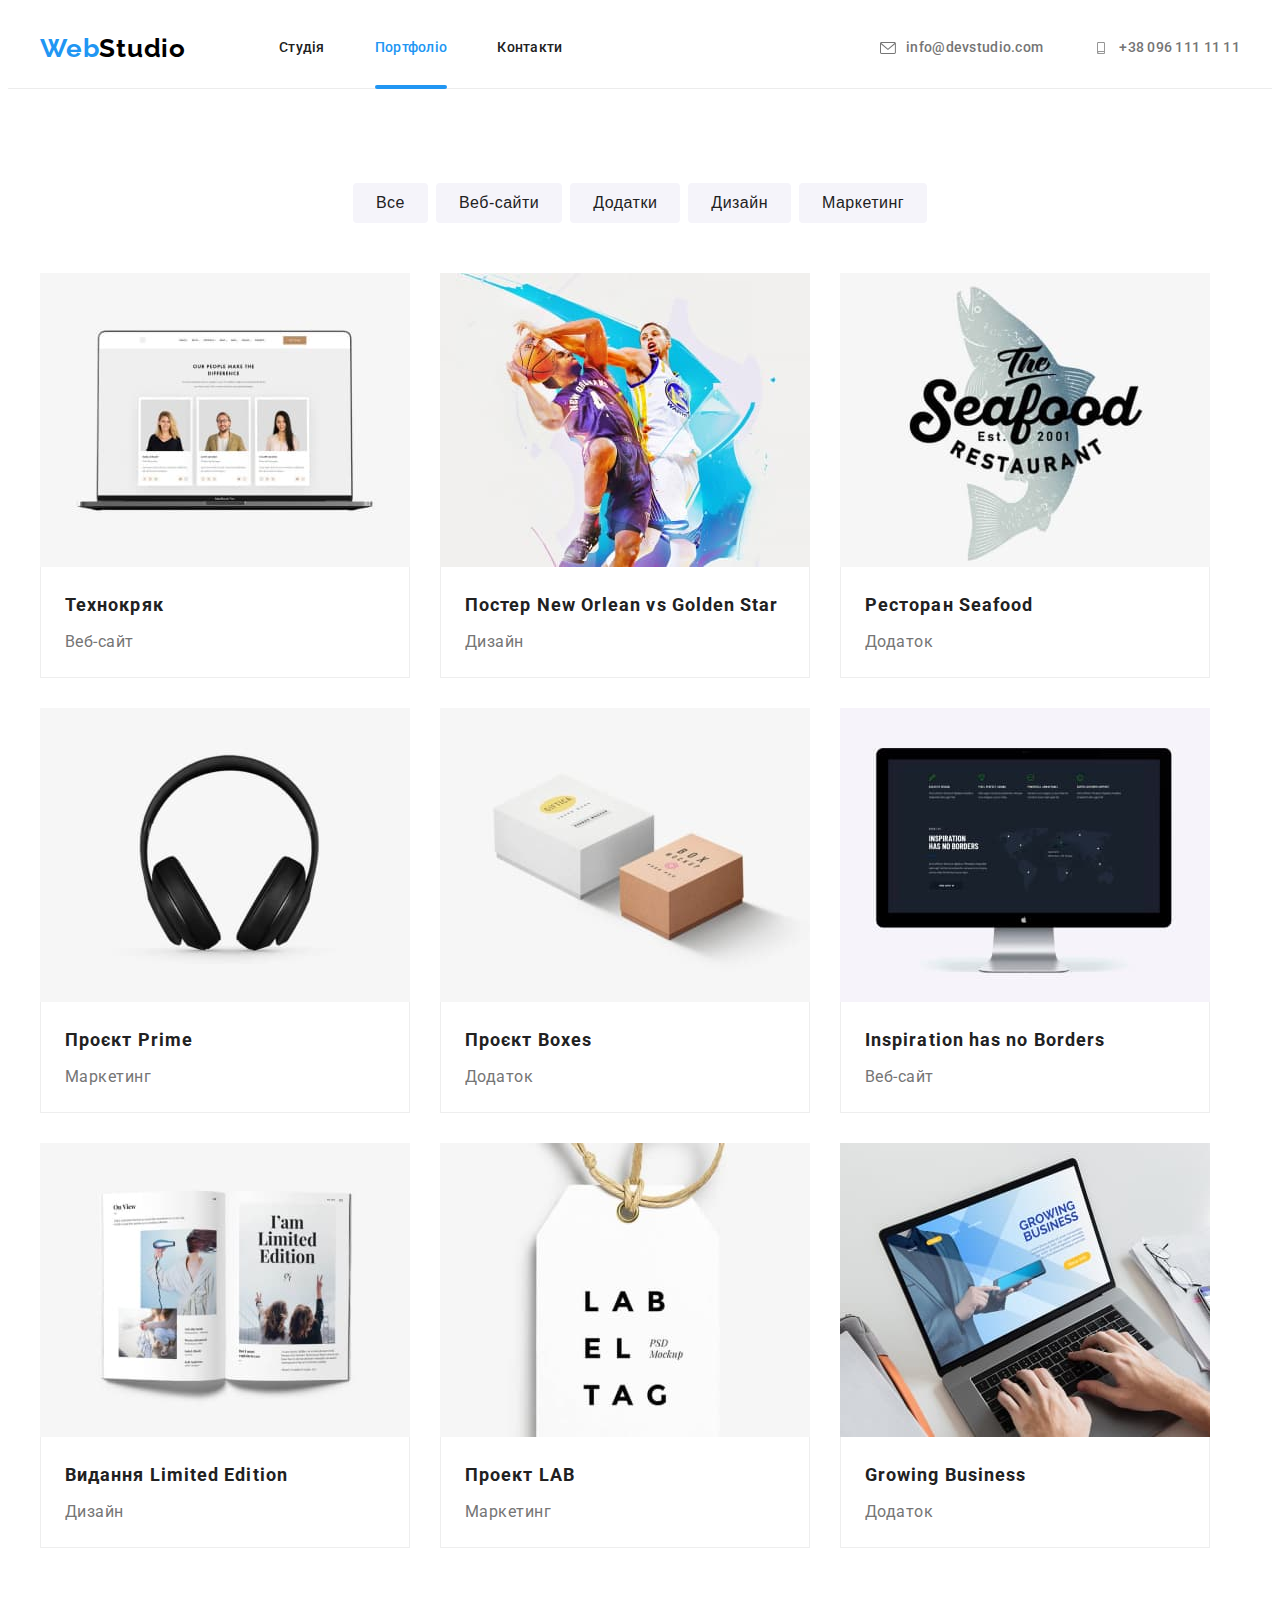
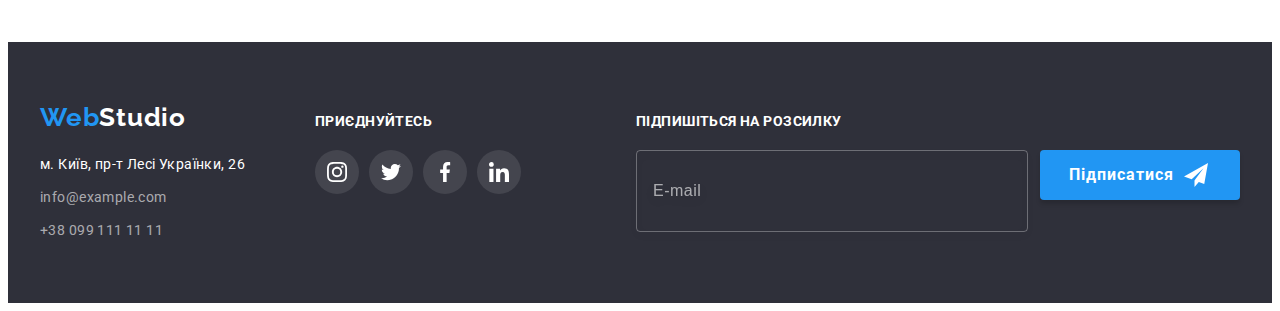
==== commit eb5e1f58: "Update portfolio.html" ====
--- a/portfolio.html
+++ b/portfolio.html
@@ -24,38 +24,35 @@
     <header class="header section">
       <div class="container header__container">
         <nav class="navigation header__navigation">
-          <a href="./index.html" class="logo link" lang="en"
-            ><span class="accent-logo">Web</span>Studio</a
-          >
+          <a href="./index.html" class="logo header__logo logo--color-dark link" lang="en"><span
+              class="accent-logo">Web</span>Studio</a>
           <ul class="header__list list">
             <li class="header__item">
               <a href="./index.html" class="header__link link">Студія</a>
             </li>
             <li class="header__item">
-              <a href="./portfolio.html" class="header__link link active">Портфоліо</a>
+              <a href="./portfolio.html" class="header__link link  active">Портфоліо</a>
             </li>
             <li class="header__item">
               <a href="" class="header__link link">Контакти</a>
             </li>
           </ul>
         </nav>
-
+    
         <ul class="connection list">
           <li class="connection__item">
             <a href="mailto:info@devstudio.com" class="connection__link link">
               <svg class="button-icon" width="16px" height="12px">
                 <use href="./img/icon-contacts.svg#icon-envelope"></use>
               </svg>
-              info@devstudio.com</a
-            >
+              info@devstudio.com</a>
           </li>
-          <li class="connection__item header-tel">
+          <li class="connection__item">
             <a href="tel:+380961111111" class="connection__link link">
               <svg class="button-icon" width="16px" height="12px">
                 <use href="./img/icon-contacts.svg#icon-smartphone"></use>
               </svg>
-              +38 096 111 11 11</a
-            >
+              +38 096 111 11 11</a>
           </li>
         </ul>
       </div>
@@ -268,65 +265,62 @@
     </main>
 
     <footer class="footer section">
-      <div class="container">
-        <div class="footer-contacts">
-          <a href="./index.html" class="footer-logo link" lang="en"
-            ><span class="accent-logo">Web</span>Studio</a
-          >
+      <div class="container footer__container">
+        <div class="contacts">
+          <a href="./index.html" class="logo contacts__logo logo--color-light link" lang="en"><span
+              class="accent-logo">Web</span>Studio</a>
           <address>
-            <p class="address-text">м. Київ, пр-т Лесі Українки, 26</p>
-            <ul class="address-list list">
-              <li class="footer-item">
-                <a href="mailto:info@example.com" class="address-mail-link link"
-                  >info@example.com</a
-                >
+            <p class="contacts__address-text">м. Київ, пр-т Лесі Українки, 26</p>
+            <ul class="contacts__address-list list">
+              <li class="contacts__item">
+                <a href="mailto:info@example.com" class="mail-link link">info@example.com</a>
               </li>
               <li>
-                <a href="tel:+380991111111" class="address-tel-link link">+38 099 111 11 11</a>
+                <a href="tel:+380991111111" class="tel-link link">+38 099 111 11 11</a>
               </li>
             </ul>
           </address>
         </div>
         <div class="footer-soc">
-          <b class="footer-soc-agitation">приєднуйтесь</b>
-          <ul class="footer-soc-list list">
-            <li class="footer-soc-item">
-              <a href="" class="footer-soc-link link">
-                <svg class="footer-soc-icon" width="20" height="20">
+          <b class="footer-soc__agitation">приєднуйтесь</b>
+          <ul class="footer-soc__list list">
+            <li class="footer-soc__item">
+              <a href="" class="soc-link soc-link--color-dark link">
+                <svg class="soc-icon soc-icon--color-light" width="20" height="20">
                   <use href="./img/icon-footer-soc.svg#icon-instagram"></use>
                 </svg>
               </a>
             </li>
             <li>
-              <a href="" class="footer-soc-link link">
-                <svg class="footer-soc-icon" width="20" height="20">
+              <a href="" class="soc-link soc-link--color-dark link">
+                <svg class="soc-icon soc-icon--color-light" width="20" height="20">
                   <use href="./img/icon-footer-soc.svg#icon-twitter"></use>
                 </svg>
               </a>
             </li>
             <li>
-              <a href="" class="footer-soc-link link">
-                <svg class="footer-soc-icon" width="20" height="20">
+              <a href="" class="soc-link soc-link--color-dark link">
+                <svg class="soc-icon soc-icon--color-light" width="20" height="20">
                   <use href="./img/icon-footer-soc.svg#icon-facebook"></use>
                 </svg>
               </a>
             </li>
             <li>
-              <a href="" class="footer-soc-link link">
-                <svg class="footer-soc-icon" width="20" height="20">
+              <a href="" class="soc-link soc-link--color-dark link">
+                <svg class="soc-icon soc-icon--color-light" width="20" height="20">
                   <use href="./img/icon-footer-soc.svg#icon-linkedin"></use>
                 </svg>
               </a>
             </li>
           </ul>
         </div>
-        <div class="footer-subscription">
-          <b class="subscription-text">Підпишіться на розсилку</b>
-          <form class="subscription-form">
-            <input class="subscription-input" type="email" name="user-email" placeholder="E-mail" />
-            <button type="submit" class="subscription-btn btn">
+        <div class="subscription">
+          <b class="subscription__text">Підпишіться на розсилку</b>
+          <form class="subscription__form">
+            <input class="subscription__input" type="email" name="user-email" placeholder="E-mail" />
+            <button type="submit" class="subscription__btn btn">
               Підписатися
-              <svg class="icon-send" width="24" height="24">
+              <svg class="subscription__icon-send" width="24" height="24">
                 <use href="./img/icon-footer-soc.svg#icon-send"></use>
               </svg>
             </button>
